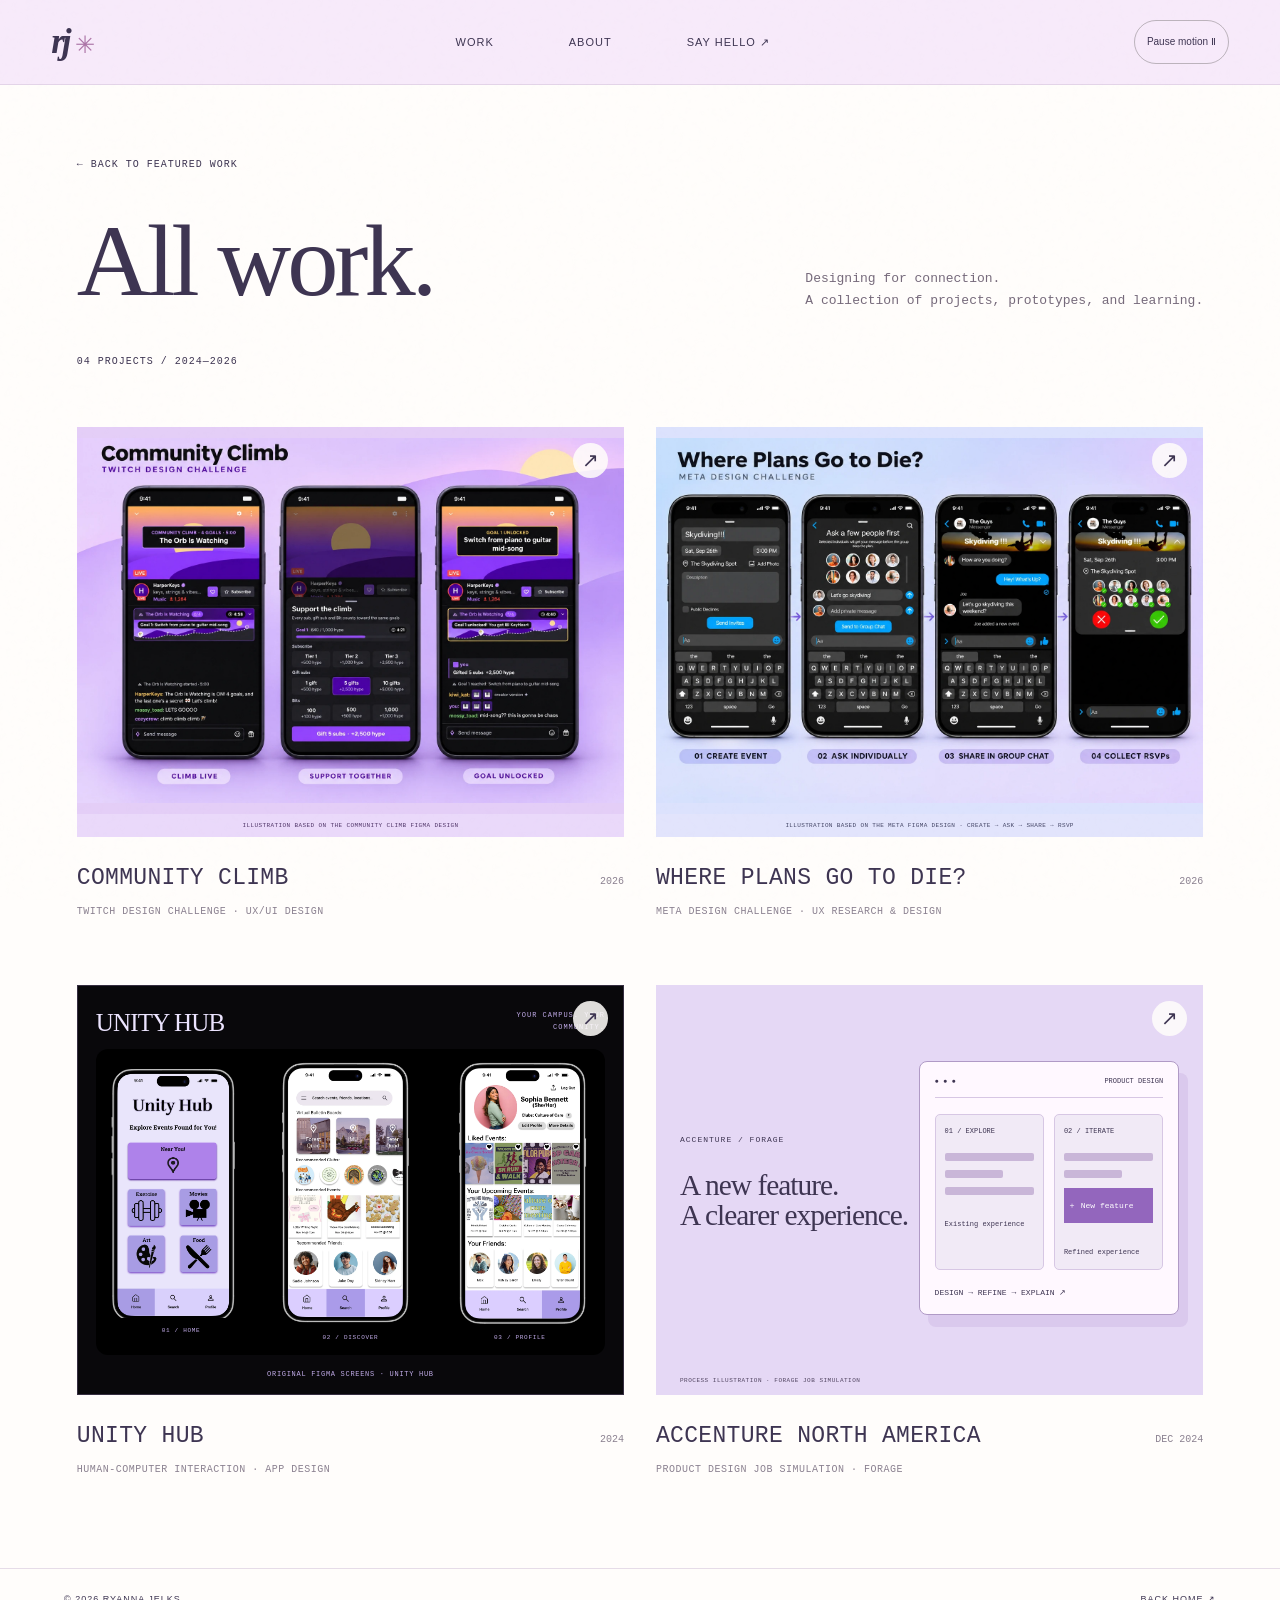
==== work.html @ 32afea33 "Render Meta role stars explicitly and refresh cached styles and scripts" ====
<!doctype html><html lang="en"><head><meta charset="utf-8"><meta name="viewport" content="width=device-width,initial-scale=1"><meta name="theme-color" content="#f7eafa"><meta name="description" content="Explore Ryanna Jelks’s UX/UI projects, design challenges, and product design learning."><title>All Work — Ryanna Jelks</title><link rel="stylesheet" href="style.css?v=visible-role-stars-v2"></head><body class="work-page"><a class="skip-link" href="#main">Skip to content</a><nav aria-label="Main navigation"><a href="index.html" class="brand">rj<span>✳</span></a><div><a href="work.html" aria-current="page">WORK</a><a href="index.html#about">ABOUT</a><a href="index.html#contact">SAY HELLO ↗</a></div><button id="motion" aria-pressed="false">Pause motion Ⅱ</button></nav><main id="main" tabindex="-1"><header class="work-heading"><a href="index.html#work">← BACK TO FEATURED WORK</a><div><h1>All work.</h1><p>Designing for connection.<br>A collection of projects, prototypes, and learning.</p></div><span>04 PROJECTS / 2024—2026</span></header><section class="work-grid" aria-label="All projects"><article class="work-card"><button type="button" class="work-card-open" data-project="twitch" aria-haspopup="dialog" aria-label="Open Community Climb project"><div class="work-card-preview"><figure class="folder-art project-visual twitch-showcase" aria-label="Community Climb illustration showing three phones: climb live, support together, and goal unlocked"><img src="images/twitch-community-climb.webp" alt="Three Twitch Community Climb phone mockups with purple sunset scenes, a shared goal progress card, a support sheet, and an unlocked streamer challenge" width="1536" height="1024" loading="lazy" decoding="async"><figcaption>ILLUSTRATION BASED ON THE COMMUNITY CLIMB FIGMA DESIGN</figcaption></figure><span class="work-card-arrow" aria-hidden="true">↗</span></div><div class="work-card-caption"><h2>Community Climb</h2><span>2026</span></div><p>TWITCH DESIGN CHALLENGE · UX/UI DESIGN</p></button></article><article class="work-card"><button type="button" class="work-card-open" data-project="meta" aria-haspopup="dialog" aria-label="Open Where Plans Go to Die? project"><div class="work-card-preview"><figure class="folder-art project-visual meta-showcase" aria-label="Meta event-planning illustration showing four phones: create event, ask individually, share in group chat, and collect RSVPs"><img src="images/meta-event-planning.webp" alt="Four dark-mode Messenger phones showing a skydiving event form, private invitations, the event shared in the group chat, and participant RSVP choices" width="1536" height="1024" loading="lazy" decoding="async"><figcaption>ILLUSTRATION BASED ON THE META FIGMA DESIGN · CREATE → ASK → SHARE → RSVP</figcaption></figure><span class="work-card-arrow" aria-hidden="true">↗</span></div><div class="work-card-caption"><h2>Where Plans Go to Die?</h2><span>2026</span></div><p>META DESIGN CHALLENGE · UX RESEARCH & DESIGN</p></button></article><article class="work-card"><button type="button" class="work-card-open" data-project="unity" aria-haspopup="dialog" aria-label="Open Unity Hub project"><div class="work-card-preview"><figure class="folder-art project-visual unity-showcase" aria-label="Original Unity Hub Figma screens showing event categories, campus discovery, and the profile"><div class="unity-showcase-heading"><span>UNITY HUB</span><small>YOUR CAMPUS. YOUR COMMUNITY.</small></div><div class="unity-screens"><div class="unity-shot"><img src="images/unity-hub-home.webp" width="1264" height="1918" alt="Unity Hub Home screen with Near You, Exercise, Movies, Art, and Food event categories" loading="lazy" decoding="async"><span>01 / HOME</span></div><div class="unity-shot"><img src="images/unity-hub-discover.webp" width="1220" height="1970" alt="Unity Hub Search screen with virtual campus bulletin boards and recommended clubs, events, and friends" loading="lazy" decoding="async"><span>02 / DISCOVER</span></div><div class="unity-shot"><img src="images/unity-hub-profile.webp" width="1130" height="1958" alt="Unity Hub sample profile showing liked events, upcoming events, and friends" loading="lazy" decoding="async"><span>03 / PROFILE</span></div></div><figcaption>ORIGINAL FIGMA SCREENS · UNITY HUB</figcaption></figure><span class="work-card-arrow" aria-hidden="true">↗</span></div><div class="work-card-caption"><h2>Unity Hub</h2><span>2024</span></div><p>HUMAN-COMPUTER INTERACTION · APP DESIGN</p></button></article><article class="work-card"><button type="button" class="work-card-open" data-project="accenture" aria-haspopup="dialog" aria-label="Open Accenture North America project"><div class="work-card-preview"><figure class="folder-art project-visual visual-accenture" aria-label="Concept illustration of adding a feature and iterating on product screens"><div class="visual-context"><span class="visual-kicker">ACCENTURE / FORAGE</span><h3>A new feature.<br>A clearer experience.</h3></div><div class="iteration-art" aria-hidden="true"><div class="iteration-toolbar"><span>● ● ●</span><span>PRODUCT DESIGN</span></div><div class="iteration-screens"><div class="iteration-before"><small>01 / EXPLORE</small><i></i><i></i><i></i><span>Existing experience</span></div><div class="iteration-after"><small>02 / ITERATE</small><i></i><i></i><b>＋ New feature</b><span>Refined experience</span></div></div><div class="iteration-rationale">DESIGN → REFINE → EXPLAIN ↗</div></div><figcaption>PROCESS ILLUSTRATION · FORAGE JOB SIMULATION</figcaption></figure><span class="work-card-arrow" aria-hidden="true">↗</span></div><div class="work-card-caption"><h2>Accenture North America</h2><span>DEC 2024</span></div><p>PRODUCT DESIGN JOB SIMULATION · FORAGE</p></button></article></section></main><footer><span>© 2026 RYANNA JELKS</span><a href="index.html">BACK HOME ↗</a></footer><dialog id="detail" aria-labelledby="project-title"><button id="close" aria-label="Close project">CLOSE ×</button><div id="detailcontent"></div></dialog><script src="app.js?v=visible-role-stars-v2"></script></body></html>
---- style.css ----
:root{--paper:#f3eee5;--ink:#393a33;--sage:#afbd9a;--clay:#cc8d72;--lilac:#b9a9cd;--butter:#dfc978}*{box-sizing:border-box}html{scroll-behavior:smooth;scroll-padding-top:85px}body{margin:0;background:var(--paper);color:var(--ink);font:15px/1.65 Arial,Helvetica,sans-serif}body:after{content:'';position:fixed;inset:0;pointer-events:none;opacity:.08;z-index:20;background-image:url("data:image/svg+xml,%3Csvg viewBox='0 0 180 180' xmlns='http://www.w3.org/2000/svg'%3E%3Cfilter id='n'%3E%3CfeTurbulence type='fractalNoise' baseFrequency='.75' numOctaves='3' stitchTiles='stitch'/%3E%3C/filter%3E%3Cpath fill='%23000' filter='url(%23n)' opacity='.3' d='M0 0h180v180H0z'/%3E%3C/svg%3E")}a{color:inherit;text-decoration:none}button{font:inherit;color:inherit;cursor:pointer}nav{height:85px;display:flex;align-items:center;justify-content:space-between;padding:0 4%;border-bottom:1px solid #393a3326;position:relative;z-index:10}nav .brand{font:italic bold 35px Georgia;letter-spacing:-3px}.brand span{font:24px Georgia;display:inline-block;margin-left:6px;color:#936c53}nav div{display:flex;gap:75px;font-size:11px;letter-spacing:1px}nav button{background:none;border:1px solid #393a3350;padding:7px 12px;border-radius:30px;font-size:10px}a:hover{text-decoration:underline;text-underline-offset:5px}.hero{height:calc(100svh - 85px);min-height:740px;max-height:1050px;position:relative;overflow:hidden}.topline,.hero-bottom,.sectionhead{display:flex;justify-content:space-between;font-size:10px;letter-spacing:1px}.topline{position:absolute;top:25px;left:4%;right:4%}.hero-title{position:absolute;left:5%;top:18%;z-index:2;pointer-events:none}h1,h2,h3,p{margin-top:0}h1{font-size:clamp(55px,6.6vw,100px);font-weight:400;line-height:.97;letter-spacing:-6px;margin-bottom:25px}em{font-family:Georgia,serif;font-weight:400;color:#8e644e}h1 em{white-space:nowrap}.hero-title p{font-size:14px;color:#747469}.stage{position:absolute;inset:0;perspective:1100px;touch-action:pan-y;cursor:grab}.stage.dragging{cursor:grabbing}.rig{position:absolute;left:68%;top:18%;width:0;height:0;transform-style:preserve-3d;will-change:transform}.ring{position:absolute;left:-37px;top:65px;width:74px;height:90px;border:9px solid #b7b6a8;border-radius:50%;box-shadow:inset 2px 2px 3px #fff,2px 3px 4px #5556;background:transparent;transform:translateZ(12px)}.clasp{position:absolute;left:-29px;top:-25px;width:58px;height:110px;border:10px solid #abae9f;border-radius:35px 35px 15px 15px;box-shadow:inset 2px 2px 3px #fff,3px 3px 4px #5555}.clasp:after{content:'';position:absolute;width:65px;height:30px;background:linear-gradient(100deg,#9da08f,#e3e3d8 45%,#929584);left:-14px;bottom:-9px;border-radius:7px;box-shadow:2px 2px 3px #5555}.charm-wrap{position:absolute;top:130px;left:-100px;transform-origin:100px 0;transform-style:preserve-3d}.c1{transform:translateZ(45px) rotate(-23deg);z-index:4}.c2{transform:translateZ(-20px) rotate(7deg);left:-74px;top:155px}.c3{transform:translateZ(-65px) rotate(32deg);left:-80px;top:140px}.cord{width:2px;height:80px;background:#82877a;margin-left:98px;box-shadow:2px 0 #e2e3d6}.charm{width:200px;height:310px;position:relative;border:0;background:none;padding:0;transform-style:preserve-3d;transition:filter .25s,translate .25s;outline-offset:10px;display:block}.charm:hover{translate:0 -14px;filter:brightness(1.06)}.face,.back{position:absolute;inset:0;border-radius:22px 22px 38px 38px;background:var(--color);box-shadow:inset 2px 2px 2px #ffffff80,inset -3px -3px 3px #0002,5px 7px 0 var(--edge),8px 12px 16px #29271d30;backface-visibility:hidden}.face{transform:translateZ(6px);padding:45px 17px 20px;text-align:left;overflow:hidden}.back{transform:rotateY(180deg) translateZ(6px)}.sage{--color:#b6c5a1;--edge:#869774}.lavender{--color:#c9bad7;--edge:#9d88b2}.clay{--color:#d89c82;--edge:#a86c55}.hole{width:13px;height:13px;position:absolute;left:94px;top:15px;border-radius:50%;background:#666e5b;box-shadow:inset 2px 3px 3px #0007,1px 1px 1px #fff9}.micro{font-size:7px;letter-spacing:1px;display:block;border-bottom:1px solid #393a3350;padding-bottom:10px}.charmtitle{font-size:50px;line-height:.94;letter-spacing:-3px;display:block;margin-top:20px;font-weight:500}.charmtitle i{font:italic 37px/.8 Georgia;letter-spacing:-2px}.flower{position:absolute;font-size:100px;right:10px;bottom:35px;color:#637c4c;line-height:1}.bottom{position:absolute;bottom:17px;font-size:7px;letter-spacing:1px}.doodle{font-size:90px;line-height:1;margin-left:65px}.flower-charm{position:absolute;top:195px;left:130px;transform:translateZ(-5px) rotate(15deg);text-align:center;color:#5c5035}.flower-charm:before{content:'';position:absolute;height:105px;width:2px;background:#959783;top:-90px;left:27px;transform:rotate(35deg);transform-origin:bottom}.flower-charm span{font-size:140px;color:#d5b75c;text-shadow:3px 5px #b59540,5px 8px 10px #6b593c30;line-height:1}.flower-charm small{position:absolute;white-space:nowrap;left:5px;top:61px;font-size:8px;transform:rotate(-15deg)}.shadow{position:absolute;width:350px;height:40px;border-radius:50%;background:#6c624a2a;filter:blur(18px);left:56%;bottom:12%;transform:rotate(-8deg)}.hero-bottom{position:absolute;bottom:28px;left:4%;right:4%;align-items:center;gap:20px;z-index:5}.hero-bottom .hint{color:#77776b;font-size:9px}.status{display:inline-block;background:#80936b;width:6px;height:6px;border-radius:50%;margin-right:8px}.section{padding:80px 5%}.sectionhead{border-top:1px solid #393a3350;padding-top:17px;margin-bottom:55px}h2{font-size:clamp(42px,5.6vw,76px);font-weight:400;line-height:1.04;letter-spacing:-3px}h3{font-weight:400;letter-spacing:-1px;line-height:1.2}.projects{display:grid;grid-template-columns:1fr 1fr;gap:35px;margin-top:55px}.project{border:0;background:none;text-align:left;padding:0;min-width:0}.projectart{height:380px;border-radius:3px;display:grid;place-items:center;position:relative;overflow:hidden;perspective:900px}.greenart{background:#d4dec7}.lilacart{background:#ddd1e3}.poster{background:#afc291;width:240px;height:290px;box-shadow:14px 20px 0 #80916d35;transform:rotate(-10deg);padding:20px;transition:transform .5s;border:1px solid #7e946760}.poster>span{font-size:8px;letter-spacing:2px}.poster strong{display:block;font-size:70px;line-height:.9;font-weight:400;letter-spacing:-4px;margin:35px 0 20px}.poster strong span{font-size:60px;float:right}.poster div{font-size:11px;border-top:1px solid #556747;padding-top:12px}.project:hover .poster{transform:rotate(-3deg) rotateY(12deg)}.projectart small{font-size:8px;letter-spacing:1px;position:absolute;bottom:12px;right:15px;color:#555d4e}.window{width:320px;background:#f3edf5;border:1px solid #b5a0c0;padding:18px;border-radius:10px;transform:rotate(8deg);box-shadow:15px 20px 0 #9e88b238;transition:transform .5s}.project:hover .window{transform:rotate(1deg) rotateY(-12deg)}.windowbar{font-size:9px;border-bottom:1px solid #baadc2;padding-bottom:10px}.windowbar span{float:right;font-size:7px}.window strong{font-size:40px;display:block;line-height:1;margin:30px 0;font-weight:400;letter-spacing:-2px}.window i{font-family:Georgia;font-weight:400}.blocks{display:flex;gap:8px}.blocks span{flex:1;background:#c9b5d7;padding:10px;font-size:10px}.projectname{display:flex;justify-content:space-between;align-items:center;margin-top:23px}.projectname h3{font-size:25px;margin:0}.projectname>span{font-size:25px}.project p{font-size:11px;color:#717367;margin-top:9px}.about{background:#e6e7dc}.aboutgrid{display:grid;grid-template-columns:1fr 1.3fr;gap:10%;align-items:center}.aboutart{height:450px;position:relative;background:#d3d8c2;border-radius:200px 200px 3px 3px;display:grid;place-items:center}.aboutflower{font-size:300px;color:#89976b;line-height:1;text-shadow:7px 9px #74865d;transform:rotate(-14deg)}.sticker{position:absolute;right:-20px;top:45px;background:#ddbd72;border-radius:50%;width:110px;height:110px;display:grid;place-content:center;font:italic 26px/1 Georgia;text-align:center;transform:rotate(12deg)}.signature{position:absolute;bottom:25px;font:italic 27px Georgia}.aboutgrid h2{font-size:54px}.aboutgrid p{font-size:14px;color:#666d5e}.aboutgrid .lead{font-size:18px;color:var(--ink)}.education{border-top:1px solid #393a3330;padding:18px 0 25px;font-size:11px}.education span{display:block;color:#6b715e}.textlink{font-size:10px;border-bottom:1px solid;padding-bottom:7px}.experience{display:grid;grid-template-columns:180px 1fr 1fr;gap:30px;border-top:1px solid #393a3330;padding:28px 0}.experience>span{font-size:10px}.experience h3{font-size:23px;margin:0}.experience p{font-size:13px;color:#6d7364;margin-bottom:0}.toolbox{display:grid;grid-template-columns:1fr 2fr;gap:40px;margin-top:60px}.toolbox h3{font-size:24px}.toolbox>div{display:flex;gap:8px;flex-wrap:wrap}.toolbox span{padding:6px 13px;border:1px solid #bfc5b2;border-radius:30px;font-size:11px}.contact{background:#cbb9cf}.contact em{color:#69506e}.contact h2{font-size:clamp(50px,8vw,110px);position:relative}.contact h2>span{position:absolute;right:5%;top:0;color:#8e7199;font-size:160px;line-height:1}.contactrow{display:grid;grid-template-columns:repeat(3,1fr);gap:30px;border-top:1px solid #54425955;padding-top:25px;margin-top:50px;font-size:13px}.contactrow small{display:block;font-size:11px;opacity:.7;margin-top:8px}footer{padding:23px 5%;display:flex;justify-content:space-between;font-size:9px;letter-spacing:1px}dialog{border:1px solid #827966;border-radius:8px;background:var(--paper);color:var(--ink);width:min(720px,92vw);padding:35px;max-height:85svh;box-shadow:0 30px 100px #26201644}dialog::backdrop{background:#302f2866;backdrop-filter:blur(7px)}#close{float:right;background:transparent;border:1px solid #827966;border-radius:20px;padding:6px 15px;font-size:10px}dialog h2{font-size:48px;clear:both;padding-top:30px}dialog .meta{font-size:11px;letter-spacing:1px}dialog p,dialog li{font-size:15px;color:#66705d}dialog .disclosure{font-size:11px;border-top:1px solid #aaa9;padding-top:18px}a:focus-visible,button:focus-visible{outline:3px solid #785a85;outline-offset:6px}body.paused .rig{will-change:auto}@media(min-width:1500px){.rig{left:65%}}@media(max-width:900px){nav div{gap:30px}.hero{min-height:850px;height:1000px;max-height:none}.hero-title{top:8%;left:6%}h1{font-size:70px;letter-spacing:-4px}.hero-title p{font-size:13px}.rig{left:49%;top:37%;scale:.8}.shadow{left:25%;bottom:13%}.hero-bottom .hint{display:none}.aboutgrid{gap:6%}.aboutgrid h2{font-size:42px}.experience{grid-template-columns:130px 1fr}.experience>p{grid-column:2}.projectart{height:320px}.poster{scale:.85}.window{scale:.85}.contact h2>span{font-size:110px}}@media(max-width:600px){nav{height:70px;padding-inline:5%}nav div{gap:18px;font-size:9px}nav button{font-size:0;padding:6px 9px}nav button:after{content:'Ⅱ';font-size:12px}.topline{font-size:8px;top:17px}.topline span:last-child{display:none}.hero{height:850px;min-height:850px}.hero-title{top:8%}h1{font-size:58px}.rig{left:45%;top:38%;scale:.72}.hero-bottom{font-size:8px;align-items:end}.hero-bottom>div{max-width:160px}.section{padding:55px 6%}.sectionhead{font-size:8px;gap:20px;margin-bottom:35px}.sectionhead span:last-child{text-align:right;max-width:130px}h2{font-size:44px;letter-spacing:-2px}.projects{grid-template-columns:1fr;gap:35px;margin-top:35px}.projectart{height:340px}.projectname h3{font-size:22px}.aboutgrid{grid-template-columns:1fr;gap:40px}.aboutart{height:340px;max-width:350px}.aboutflower{font-size:250px}.sticker{width:90px;height:90px;font-size:23px;right:0}.aboutgrid h2{font-size:43px}.experience{grid-template-columns:1fr;gap:10px}.experience>p{grid-column:auto}.experience h3{font-size:22px}.toolbox{grid-template-columns:1fr;gap:5px}.contact h2{font-size:52px}.contact h2>span{font-size:60px;right:0;top:-12px}.contactrow{grid-template-columns:1fr;gap:25px}footer{font-size:8px;gap:25px}dialog{padding:25px}dialog h2{font-size:36px}}@media(prefers-reduced-motion:reduce){html{scroll-behavior:auto}*{transition:none!important}}
/* Pastel studio and scroll-stacking project files */
:root{--paper:#f7eafa;--ink:#3e3552}body{background:#f7eafa}body:after{opacity:.025}nav{background:#f7eafa;border-color:#88779830}nav .brand span{color:#ac75a7}.hero{min-height:790px;background:radial-gradient(ellipse at 70% 35%,#e3e9ff 0,transparent 48%),radial-gradient(ellipse at 20% 80%,#ffe7e1 0,transparent 50%),#f7eafa}.hero-caption{position:absolute;left:5%;top:42%;z-index:2;pointer-events:none}.hero-caption h1{font-size:clamp(30px,3.5vw,52px);letter-spacing:-2px;line-height:1.06}.hero-caption em{color:#9a689c}.hero-caption p{font-size:12px;color:#7e6d86}.stage{inset:0;touch-action:pan-y}.stage canvas{display:block;width:100%;height:100%;touch-action:pan-y}.scene-label{position:absolute;right:4%;top:49%;font:10px monospace;letter-spacing:1px;pointer-events:none}.hero-bottom{font-family:monospace;font-size:10px}.status{background:#a887b9}.folder-intro{padding:100px 5% 70px;background:#fff1e8}.folder-intro>span{font:11px monospace;letter-spacing:1px}.folder-intro h2{margin:35px 0 20px}.folder-intro em{color:#a47189}.folder-intro p{font:11px monospace}.folder-stack{padding:0 2% 130px;background:linear-gradient(#fff1e8,#e9e5fa);position:relative}.folder{position:sticky;top:35px;border-radius:0 18px 22px 22px;min-height:calc(100svh - 105px);box-shadow:0 -8px 22px #5d476b18;padding:35px 30px 35px;background:var(--folder);margin-bottom:100px;isolation:isolate;scroll-margin-top:100px}.folder:before{content:'';position:absolute;top:-44px;height:45px;width:100%;left:0;background:var(--folder);z-index:-1;clip-path:polygon(0 100%,var(--start) 100%,var(--start) 12%,calc(var(--start) + 20px) 0,calc(var(--start) + 23%) 0,calc(var(--start) + 25%) 100%,100% 100%)}.folder-one{--folder:#d6e9fb;--start:0%;z-index:1}.folder-two{--folder:#f8dcdf;--start:32%;top:83px;z-index:2}.folder-three{--folder:#e1d8f4;--start:64%;top:131px;z-index:3;margin-bottom:0;min-height:calc(100svh - 160px)}.folder-tab{position:absolute;top:-35px;left:calc(var(--start) + 2%);width:20%;font:11px monospace;white-space:nowrap}.folder-tab span{float:right}.folder-header{display:grid;grid-template-columns:2fr 1fr;gap:30px;align-items:start;border-bottom:1px dashed #695b7870;padding-bottom:25px}.folder-header h2{font:400 clamp(36px,4vw,62px)/1.03 Georgia;letter-spacing:-2px;margin:0}.folder-header>div{font:11px/1.9 monospace;padding-top:5px}.folder-header small{display:block;background:#ffffff40;font-size:9px;margin-top:15px;padding:3px 7px}.folder-body{display:grid;grid-template-columns:1fr 2.4fr;gap:35px;padding-top:30px}.folder-description{font:12px/1.9 monospace}.folder-description p{margin-bottom:24px}.folder-open{background:none;border:0;border-bottom:1px solid #695b78;padding:10px 0;font:12px monospace}.folder-art{min-height:400px;position:relative;overflow:hidden;border-radius:4px}.unity-board{background:#a7c3eb;padding:35px}.board-title{font-size:57px;letter-spacing:-3px;line-height:1}.board-title span{display:inline-block;margin-left:15px;color:#eef6ff}.board-sub{font:38px/1.1 Georgia;letter-spacing:-1px;max-width:55%;margin-top:30px}.ui-phone{position:absolute;right:9%;top:38px;background:#f3f8ff;border:7px solid #59678b;width:185px;height:330px;border-radius:30px;padding:25px 14px;transform:rotate(9deg);box-shadow:15px 20px 25px #3b577b30}.ui-phone>small{font:7px monospace}.ui-phone h3{font-size:35px;margin-top:18px}.ui-phone>div{background:#dce9fb;font-size:10px;margin-bottom:12px;border-radius:8px;padding:12px 8px}.art-note{position:absolute;bottom:12px;left:18px;right:10px;font:8px monospace;letter-spacing:.5px}.product-board{background:#ecc4ca;padding:30px}.product-board>.board-sub{font-size:40px;margin-top:5px}.design-window{position:absolute;right:5%;top:100px;width:330px;background:#fff3ee;padding:20px;border:1px solid #ba8690;transform:rotate(-7deg);box-shadow:13px 17px #c19aa44a;border-radius:8px}.design-window header{font-size:9px;border-bottom:1px solid #baa2a5;padding-bottom:10px}.design-window header span{float:right;font:8px monospace}.design-window h3{font:42px/1 Georgia;margin:20px 0}.design-window>div{display:flex;gap:10px}.design-window>div span{background:#efd5d7;flex:1;padding:10px;font:10px monospace}.community-board{background:#c3b1e4;display:flex;align-items:center;justify-content:center;gap:25px;padding:30px}.community-flower{font-size:200px;color:#f7e7a4;line-height:1}.community-message{font:44px/1 Georgia;letter-spacing:-2px}.community-stamp{position:absolute;right:20px;top:25px;border:1px solid #655378;border-radius:50%;padding:15px 12px;transform:rotate(12deg);font:10px monospace}.about{background:#e5f0e8}.aboutart{background:#cee2d3}.aboutflower{color:#b3cdbb;text-shadow:7px 9px #8fab98}.sticker{background:#f6d6e1}.contact{background:#f7dfef}.contact em{color:#a16a98}.contact h2>span{color:#c8a6cf}.community{background:#fff4db}em{color:#a576a7}.fallback{position:absolute;left:50%;top:50%;font:32px Georgia}.stage:focus-within{outline:2px solid #9477a8}.key-controls{position:absolute;left:50%;bottom:10%;transform:translateX(-50%);display:flex;gap:10px;z-index:4}.key-controls button{font:9px monospace;border:1px solid #9b85ad55;background:#fffbffb0;border-radius:20px;padding:6px 12px}.key-controls button:hover{background:#fff}.hero .shadow{display:none}@media(max-width:900px){.hero{height:900px;min-height:900px}.hero-caption{top:8%}.hero-caption h1{font-size:46px}.scene-label{top:31%;font-size:9px}.folder-body{grid-template-columns:1fr 2fr;gap:20px}.folder-art{min-height:380px}.ui-phone{right:5%;width:155px;scale:.85;transform-origin:top right}.board-title{font-size:42px}.board-sub{font-size:30px}.design-window{width:260px;right:3%;top:130px}.community-board{flex-direction:column;gap:0}.community-flower{font-size:150px}.community-message{font-size:36px}.key-controls{bottom:9%}}@media(max-width:600px){.hero{height:830px;min-height:830px}.hero-caption{top:7%;left:6%}.hero-caption h1{font-size:39px}.hero-caption p{font-size:11px}.scene-label{top:31%;right:6%;font-size:8px}.hero-bottom{font-size:8px}.key-controls{bottom:10%;width:100%;justify-content:center}.key-controls button{font-size:8px;padding:6px 9px}.folder-intro{padding:65px 6% 95px}.folder-intro h2{font-size:42px}.folder-stack{padding:0 3% 65px}.folder{padding:20px 17px;top:10px;min-height:82svh;margin-bottom:85px}.folder-two{top:50px}.folder-three{top:90px;min-height:80svh;margin-bottom:0}.folder:before{height:40px;top:-39px;clip-path:polygon(0 100%,var(--start) 100%,var(--start) 12%,calc(var(--start) + 8px) 0,calc(var(--start) + 27%) 0,calc(var(--start) + 31%) 100%,100% 100%)}.folder-tab{top:-30px;left:calc(var(--start) + 2%);font-size:8px;width:25%}.folder-tab span{display:none}.folder-header{grid-template-columns:1fr;gap:14px;padding-bottom:16px}.folder-header h2{font-size:35px;letter-spacing:-1px}.folder-header>div{font-size:9px;line-height:1.4}.folder-header small{display:none}.folder-body{grid-template-columns:1fr;gap:18px;padding-top:18px}.folder-description{font-size:10px;line-height:1.6}.folder-description p{margin-bottom:12px}.folder-description p:nth-child(2){display:none}.folder-open{font-size:10px;padding:3px 0}.folder-art{min-height:290px}.unity-board{padding:20px}.board-title{font-size:36px}.board-sub{font-size:27px;max-width:48%}.ui-phone{top:20px;right:5%;scale:.7}.product-board{padding:20px}.product-board>.board-sub{font-size:29px;max-width:70%}.design-window{width:230px;top:87px;right:8%;padding:14px}.design-window h3{font-size:30px;margin:12px 0}.design-window>div span{padding:7px}.art-note{font-size:6px}.community-board{flex-direction:row;gap:20px}.community-flower{font-size:135px}.community-message{font-size:30px}.community-stamp{font-size:8px;padding:10px;top:10px;right:10px}}

/* Clear navigation and accessible layouts. */
[hidden]{display:none!important}
.skip-link{position:fixed;top:12px;left:12px;z-index:100;padding:12px 18px;background:var(--ink);color:white;transform:translateY(-160%)}
.skip-link:focus{transform:translateY(0)}
.hero-caption{pointer-events:auto;max-width:38%}
.hero-actions{display:flex;flex-wrap:wrap;gap:12px;margin-top:24px}
.hero-action{display:inline-flex;align-items:center;justify-content:center;min-height:44px;padding:10px 18px;border:1px solid #655378;border-radius:30px;background:#3e3552;color:#fff;font-size:12px}
.hero-action.secondary{background:#ffffff90;color:#3e3552}
.hero-caption p{color:#63566e}
nav button{min-width:44px;min-height:44px}
.folder-open,.key-controls button{min-height:44px}
.fallback{left:50%;top:55%;transform:translateX(-50%);width:max-content;max-width:90%;text-align:center}
html:has(body.paused){scroll-behavior:auto}
@media(max-width:900px){.hero-caption{max-width:88%}}
@media(max-width:600px){
nav button{font-size:10px;max-width:100px}
nav button:after{content:none}
nav div{gap:12px}
.hero-caption h1{font-size:36px}
.hero-actions{gap:8px;margin-top:16px}
.hero-action{font-size:11px;padding:9px 13px}
.scene-label{top:36%}
.folder{position:relative;top:auto!important;min-height:0}
.folder-description p:nth-child(2){display:block}
.folder-art{margin-top:8px}
}
@media(prefers-reduced-motion:reduce){.folder{position:relative;top:auto!important}}
@media print{
nav,.stage,.scene-label,.hero-bottom,.key-controls,.folder-art,.aboutart,.contact h2>span,dialog,body:after,.skip-link{display:none!important}
body{background:white;color:black}
.hero{height:auto;min-height:0;background:white;padding:35px 5%}
.topline,.hero-caption{position:static;max-width:none}
.hero-caption{margin-top:20px}
.folder{position:static;min-height:0;margin:35px 0;break-inside:avoid}
.folder-stack,.folder-intro,.section{background:white;padding:25px 5%}
.folder:before{display:none}
.folder-tab{position:static}
.folder-body,.aboutgrid{display:block}
.hero-actions{display:none}
}

/* Swipeable technical toolkit. */
.skills-carousel{margin-top:70px;min-width:0}
.skills-heading{display:flex;justify-content:space-between;align-items:end;gap:24px;margin-bottom:24px}
.skills-eyebrow{font:10px monospace;letter-spacing:1px}
.skills-heading h3{font:400 clamp(30px,4vw,48px)/1.1 Georgia;letter-spacing:-1.5px;margin:14px 0 10px}
.skills-heading p{font:12px/1.6 monospace;margin:0;color:#63566e}
.skills-arrows{display:flex;gap:10px;flex-shrink:0}
.skills-arrows button{width:48px;height:48px;border:1px solid #887798;border-radius:50%;background:#fff9ef;color:var(--ink);font-size:23px;cursor:pointer;transition:background .2s,transform .2s}
.skills-arrows button:hover{background:#e1d8f4;transform:translateY(-2px)}
.skills-track{display:flex;gap:20px;overflow-x:auto;scroll-snap-type:x mandatory;position:relative;border-radius:18px;scrollbar-width:thin;scrollbar-color:#a887b9 transparent;overscroll-behavior-x:contain}
.skill-slide{flex:0 0 100%;min-width:0;box-sizing:border-box;scroll-snap-align:start;padding:35px clamp(22px,4vw,50px);border:1px solid #88779840;border-radius:18px;background:#d6e9fb}
.skill-slide-2{background:#f8dcdf}.skill-slide-3{background:#e1d8f4}
.skill-number{font:10px monospace;letter-spacing:1px}
.skill-slide h4{font:400 clamp(28px,4vw,44px)/1.1 Georgia;letter-spacing:-1px;margin:20px 0 24px}
.skill-slide ul{display:flex;flex-wrap:wrap;gap:12px;list-style:none;padding:0;margin:0}
.skill-slide li{font:13px/1.5 monospace;padding:12px 20px;background:#ffffff85;border:1px solid #88779850;border-radius:30px}
.skills-footer{display:flex;justify-content:space-between;align-items:center;gap:20px;margin-top:16px}
.skills-dots{display:flex;gap:3px}
.skills-dots button{display:grid;place-items:center;width:44px;height:44px;background:transparent;border:0;cursor:pointer}
.skills-dots span{width:9px;height:9px;background:#c0b0cc;border-radius:50%;transition:width .2s,background .2s}
.skills-dots [aria-current="true"] span{width:26px;border-radius:10px;background:#695078}
.skills-status{font:10px/1.6 monospace;text-align:right;margin:0}
.skills-track:focus-visible{outline:3px solid #785a85;outline-offset:5px}
@media(max-width:600px){.skills-carousel{margin-top:45px}.skills-heading{align-items:center;gap:12px}.skills-heading h3{font-size:30px}.skills-heading p{font-size:10px}.skills-arrows{gap:6px}.skills-arrows button{width:44px;height:44px}.skill-slide{padding:25px 22px}.skill-slide ul{gap:8px}.skill-slide li{font-size:11px;padding:10px 14px}.skills-status{font-size:9px}.skills-footer{gap:8px}}
@media print{.skills-track{display:block;overflow:visible}.skill-slide{break-inside:avoid;margin-bottom:15px}.skills-arrows,.skills-footer{display:none!important}}

/* Project-specific interface illustrations. */
.project-visual{box-sizing:border-box;margin:0;min-height:510px;padding:32px 26px 48px;display:grid;grid-template-columns:minmax(0,.8fr) minmax(0,1.2fr);align-items:center;gap:20px;isolation:isolate}
.visual-twitch{background:#e3d6ff}.visual-meta{background:#dce8ff}.visual-unity{background:#eedfdc}
.visual-context{align-self:center;min-width:0}
.visual-kicker{font:9px/1.7 monospace;letter-spacing:1px}
.visual-context h3{font:400 clamp(23px,2.6vw,38px)/1.05 Georgia;letter-spacing:-1.2px;margin:20px 0}
.visual-context ul{padding:0;list-style:none;margin:0}
.visual-context li{font:10px/1.6 monospace;border-top:1px solid #65537835;padding:10px 0}
.project-visual figcaption{position:absolute;bottom:14px;left:22px;right:22px;font:8px/1.6 monospace;letter-spacing:.5px;color:#514460}
.concept-screen{width:100%;max-width:310px;justify-self:center;box-sizing:border-box;border:5px solid #302936;border-radius:25px;overflow:hidden;box-shadow:10px 15px 0 #49385517,0 18px 35px #352d3b20;font-family:Arial,sans-serif;text-align:left;min-width:0}
.concept-screen *{box-sizing:border-box}
.concept-screen b,.concept-screen strong{font-weight:600;letter-spacing:0}
.concept-screen .screen-label{font:8px/1.5 monospace;letter-spacing:1px}
.twitch-screen{background:#18151f;color:#f6f2ff}
.screen-top{display:flex;align-items:center;justify-content:space-between;gap:7px;padding:14px 12px;font-size:10px}
.live-pill{background:#ed3b53;border-radius:4px;padding:4px 5px;font:8px monospace}
.stream-preview{height:125px;background:linear-gradient(140deg,#351b6b,#7e40c0 60%,#d478dc);position:relative;overflow:hidden}
.stream-hill{position:absolute;width:180px;height:180px;transform:rotate(45deg);border-radius:16px}
.hill-back{background:#9b71dc;bottom:-115px;right:0}.hill-front{background:#603c9d;bottom:-135px;left:5px}
.stream-caption{position:absolute;left:15px;top:18px;font-size:20px;line-height:1.15;font-weight:600}
.stream-overlay{position:absolute;bottom:10px;right:12px;font:7px monospace}
.twitch-panel{padding:15px 13px}.panel-label{display:flex;justify-content:space-between;font:8px monospace;letter-spacing:1px;color:#c4a4ff}
.twitch-panel>strong{display:block;font-size:17px;margin:10px 0}
.climb-progress{height:7px;background:#453258;border-radius:9px;overflow:hidden;margin:0 0 15px}.climb-progress>span{display:block;width:72%;height:100%;background:linear-gradient(90deg,#9146ff,#d3b4ff)}
.challenge-box{background:#30223f;padding:12px;border:1px solid #9e6ee8;border-radius:10px}.challenge-box .screen-label{color:#d2b2ff}
.challenge-box b{display:block;font-size:12px;margin:8px 0 11px}
.screen-choice{display:block;background:#a970ff;border-radius:6px;text-align:center;padding:8px 4px;font-size:10px;color:#170d22}
.screen-mini-row{display:grid;grid-template-columns:1fr 1fr;gap:8px;margin-top:10px}.screen-mini-row>div{background:#27212f;padding:10px;border-radius:8px}
.screen-mini-row>div>span{color:#cba7ff;font-size:18px}.screen-mini-row b,.screen-mini-row small{display:block}.screen-mini-row b{font-size:10px;margin:6px 0}.screen-mini-row small{font-size:8px;line-height:1.5;color:#d1c7dd}
.meta-screen{background:#f6f8fc;color:#293448}
.messenger-header{padding:14px 10px;display:flex;align-items:center;gap:8px;border-bottom:1px solid #d9e1ed}
.back-mark{font-size:24px;color:#3069ec}.group-avatar{border-radius:50%;background:#d7ccff;padding:6px 9px;color:#6350ac}
.messenger-header>div{flex:1}.messenger-header b{font-size:11px;display:block}.messenger-header small{font-size:8px;color:#68768c}
.chat-body{padding:14px 12px}.chat-time{display:block;text-align:center;font:7px monospace;color:#6b778c;margin:0 0 15px}
.chat-bubble{width:88%;padding:9px 12px;background:#e5eaf2;border-radius:12px 12px 12px 3px;font-size:10px;line-height:1.5;margin-bottom:9px}
.chat-bubble.outgoing{margin-left:auto;background:#5365dd;color:#fff;border-radius:12px 12px 3px 12px}
.event-preview{background:#fff;border:1px solid #d5deef;border-radius:12px;overflow:hidden;margin-top:14px}
.event-color{height:52px;background:linear-gradient(120deg,#5365dd,#a395ef);padding:10px 13px;display:flex;align-items:center;justify-content:space-between;color:white}
.event-color>span{font-size:29px}.event-color small{font:8px monospace;letter-spacing:1px}
.event-copy{padding:12px}.event-copy>.screen-label{color:#6977a1}.event-copy>strong{display:block;font-size:20px;margin:5px 0}.event-copy p{font:10px/1.5 Arial,sans-serif;margin:8px 0;color:#69748b}
.event-detail{font-size:9px;padding:5px 0}.rsvp-label{font:7px monospace;display:block;margin:13px 0 7px;color:#69748b}
.rsvp-choices{display:flex;gap:5px;font-size:8px}.rsvp-choices>span{flex:1;border:1px solid #d5deef;border-radius:6px;padding:7px 2px;text-align:center}.rsvp-choices .selected{background:#e3e9ff;color:#304fc0;border-color:#aabcf4}
.message-compose{display:flex;justify-content:space-between;align-items:center;background:#e8edf4;border-radius:18px;font-size:9px;color:#69748b;padding:9px 12px;margin-top:15px}.message-compose b{background:#5365dd;border-radius:50%;color:#fff;padding:3px 6px}
.unity-screen{background:#fffaf4;color:#3d3433}
.unity-top{display:flex;justify-content:space-between;align-items:center;padding:12px 14px;border-bottom:1px solid #dbcac4;font:7px monospace;gap:8px}
.unity-monogram{font:600 24px Georgia;color:#8d2536}.unity-monogram>span{font-size:15px}.profile-dot{color:#aa675f}
.unity-content{padding:17px 15px}.unity-content>.screen-label{color:#8d2536;font-size:7px}
.unity-content h4{font:400 29px/1.05 Georgia;letter-spacing:-1px;margin:9px 0 17px}
.campus-search{background:#f0e9e1;border-radius:9px;padding:11px 9px;font-size:8px;color:#756760;margin-bottom:15px}
.unity-feature{background:#8d2536;color:#fff4e7;padding:16px;border-radius:11px;overflow:hidden}
.people-art{display:flex;gap:0;margin-bottom:12px}.people-art>span{display:grid;place-items:center;width:29px;height:29px;border-radius:50%;border:2px solid #8d2536;background:#efcba4;color:#784337;margin-right:-4px}.people-art>span:nth-child(2){background:#ccd9c3;color:#4d6e63}.people-art>span:nth-child(3){background:#e0c9e5;color:#886491}
.unity-feature>small{font:6px/1.6 monospace;letter-spacing:.5px;display:block}.unity-feature>strong{font:400 23px/1.1 Georgia;display:block;margin-top:7px}
.campus-section{display:flex;justify-content:space-between;font-size:11px;margin:18px 0 10px}
.campus-grid{display:grid;grid-template-columns:1fr 1fr;gap:9px}.campus-grid>div{border-radius:9px;background:#e5ebdf;padding:11px}.campus-grid>div:nth-child(2){background:#efdfd4}.campus-grid>div>span{font-size:20px;color:#6b7863}.campus-grid b{display:block;font-size:9px;line-height:1.4;margin-top:6px}
.unity-nav{display:flex;justify-content:space-around;padding:9px;border-top:1px solid #e3d7cc;color:#8c817a}.unity-nav>span{font-size:15px;text-align:center}.unity-nav small{display:block;font-size:7px;margin-top:3px}.unity-nav .active{color:#8d2536}
@media(max-width:1050px){.project-visual{grid-template-columns:1fr;padding:23px 22px 45px;gap:18px}.visual-context h3{font-size:28px;margin:9px 0}.visual-context h3 br{display:none}.visual-context ul{display:none}.concept-screen{max-width:280px}}
@media(max-width:600px){.project-visual{min-height:0;padding:24px 20px 44px;gap:18px}.visual-context h3{font-size:28px}.visual-kicker{font-size:8px}.concept-screen{max-width:285px}.project-visual figcaption{font-size:7px;left:20px;right:20px;bottom:12px}}

/* Keyboard focus for the interactive keychain. */
#keychain:focus-visible{outline:3px solid #9477a8;outline-offset:-6px}

/* Full-width, angled folder tabs inspired by the supplied layout. */
.folder-intro{padding-bottom:55px}
.folder-stack{padding:0 0 70px;background:#e9e5fa;isolation:isolate}
.folder-tabs{position:sticky;top:0;z-index:5;display:grid;grid-template-columns:repeat(4,minmax(0,1fr));background:#3e3552;isolation:isolate}
.folder-nav{position:relative;display:flex;align-items:center;justify-content:space-between;gap:8px;min-width:0;min-height:68px;border:0;border-radius:12px 0 0 0;padding:17px clamp(14px,2.4vw,36px) 17px clamp(14px,2.4vw,36px);padding-right:38px;clip-path:polygon(0 0,calc(100% - 28px) 0,100% 100%,0 100%);background:#ebe4f0;color:#3e3552;font:clamp(9px,1.05vw,14px)/1.4 monospace;letter-spacing:.4px;text-align:left;margin-right:-1px;transition:background .2s}
.folder-nav span{font-size:18px}.folder-nav-1[aria-pressed="true"]{background:#d6e9fb}.folder-nav-2[aria-pressed="true"]{background:#f8dcdf}.folder-nav-3[aria-pressed="true"]{background:#e1d8f4}
.folder-nav[aria-pressed="true"]{font-weight:bold}
.folder-nav:hover{background:#fff4db}
.folder-nav:focus-visible{outline:0;background:#fff4db;box-shadow:inset 0 0 0 3px #785a85}
.folder-nav-all{background:#30283f;color:#fff6ff;clip-path:polygon(0 0,calc(100% - 28px) 0,100% 100%,0 100%)}.folder-nav-all:hover,.folder-nav-all:focus-visible{background:#655378}.folder-nav-all[aria-pressed="true"]{background:#655378}
.folder-stack>.folder{position:relative;top:auto!important;min-height:0;isolation:auto;border-radius:0;box-shadow:none;margin:0;padding:40px 4% 55px;scroll-margin-top:80px}
.folder-stack>.folder:before{display:none}
.folder-stack>.folder .folder-header{grid-template-columns:1.4fr 1fr;padding-bottom:28px}
.folder-stack>.folder .folder-body{grid-template-columns:minmax(220px,.8fr) minmax(0,1.6fr);gap:clamp(25px,4vw,65px);padding-top:30px}
.folder-stack>.folder .folder-description{font-size:12px;max-width:360px}
.folder-stack>.folder .folder-art{border-radius:4px;min-width:0}
.folder-stack[data-active-folder="all"]>.folder+.folder{border-top:1px solid #695b7840}
@media(max-width:900px){.folder-nav{padding-left:16px;padding-right:26px;font-size:10px;clip-path:polygon(0 0,calc(100% - 18px) 0,100% 100%,0 100%)}.folder-nav span{display:none}.folder-stack>.folder .folder-body{grid-template-columns:minmax(170px,.8fr) minmax(0,1.4fr);gap:25px}}
@media(max-width:600px){.folder-intro{padding-bottom:35px}.folder-tabs{grid-template-columns:repeat(4,minmax(0,1fr))}.folder-nav{min-height:62px;padding:12px 16px 12px 10px;font-size:8px;letter-spacing:0;clip-path:polygon(0 0,calc(100% - 12px) 0,100% 100%,0 100%);border-radius:8px 0 0 0;overflow-wrap:normal}.folder-stack>.folder{padding:25px 6% 35px}.folder-stack>.folder .folder-header{grid-template-columns:1fr;gap:15px}.folder-stack>.folder .folder-body{grid-template-columns:1fr;gap:22px;padding-top:20px}.folder-stack>.folder .folder-description{max-width:none;font-size:11px}.folder-stack{padding-bottom:35px}}
@media print{.folder-tabs{display:none}.folder-stack>.folder[hidden]{display:block!important}.folder-stack>.folder{break-inside:avoid;padding:25px 5%}}

/* Keep every project in the scrolling featured-work collection. */
.folder-stack>.folder+.folder{border-top:1px solid #695b7840}
.folder-stack>.folder{scroll-margin-top:78px}
@media(max-width:600px){.folder-stack>.folder{scroll-margin-top:72px}}

/* Featured projects slide over one another beneath the folder tabs. */
.folder-stack{padding-bottom:15vh}
.folder-stack>.folder{position:sticky;top:var(--folder-stick,68px)!important;min-height:calc(100svh - 68px);margin:0 0 12vh;box-shadow:0 -12px 28px #3e35521a}
.folder-stack>.folder:last-child{margin-bottom:0}
.folder-stack>.folder-one{z-index:1}.folder-stack>.folder-two{z-index:2}.folder-stack>.folder-three{z-index:3}
.folder-tabs{z-index:8}
a.folder-nav{white-space:normal;text-decoration:none}
@media(prefers-reduced-motion:reduce){.folder-stack>.folder{position:relative;top:auto!important}}
@media print{.folder-stack>.folder{position:static!important;min-height:0;margin:0;box-shadow:none}}
/* Image-led, two-column project index. */
.work-page{background:#fffdfb}
.work-heading{padding:65px 6% 55px}
.work-heading>a,.work-heading>span{font:10px/1.6 monospace;letter-spacing:1px}
.work-heading>div{display:flex;align-items:end;justify-content:space-between;gap:30px;margin:35px 0}
.work-heading h1{font:400 clamp(56px,8vw,110px)/1 Georgia;letter-spacing:-4px;margin:0}
.work-heading p{font:13px/1.7 monospace;margin:0;color:#766a7b}
.work-grid{display:grid;grid-template-columns:repeat(2,minmax(0,1fr));gap:65px 32px;padding:0 6% 90px}
.work-card{min-width:0}
.work-card-open{display:block;width:100%;padding:0;border:0;background:transparent;text-align:left}
.work-card-preview{position:relative;aspect-ratio:4/3;overflow:hidden;background:#ece4f2}
.work-card-preview .project-visual{height:100%;min-height:0;margin:0;padding:28px 24px 32px;display:flex;justify-content:space-between;gap:10px;border-radius:0;transition:filter .2s}
.work-card-preview .visual-context{flex:1;min-width:0}
.work-card-preview .visual-context h3{font-size:clamp(21px,2.3vw,34px);letter-spacing:-1px}
.work-card-preview .visual-context ul{display:none}
.work-card-preview .visual-kicker{font-size:8px}
.work-card-preview .concept-screen{flex:0 0 235px;width:235px;max-width:none;transform:scale(.76);transform-origin:center;margin:-65px -26px}
.work-card-preview figcaption{font-size:6px;bottom:10px;left:24px;right:24px}
.work-card-arrow{position:absolute;top:16px;right:16px;display:grid;place-items:center;width:35px;height:35px;background:#fffdfbdd;border-radius:50%;font-size:20px;transition:transform .2s}
.work-card-open:hover .work-card-arrow{transform:translate(2px,-2px)}
.work-card-open:hover .project-visual{filter:brightness(1.035)}
.work-card-caption{display:flex;align-items:baseline;justify-content:space-between;gap:16px;margin-top:24px}
.work-card-caption h2{font:400 clamp(17px,1.8vw,25px)/1.5 monospace;letter-spacing:.3px;text-transform:uppercase;margin:0}
.work-card-caption>span{font:10px monospace;white-space:nowrap;color:#8b8190}
.work-card-open>p{font:10px/1.7 monospace;color:#8b8190;letter-spacing:.5px;margin:7px 0 0}
.work-page footer{border-top:1px solid #e6dce8}
.visual-accenture{background:#e5d8f5}
.iteration-art{flex:1;min-width:0;max-width:350px;background:#fff8ff;border:1px solid #b09ac6;border-radius:8px;padding:15px;box-shadow:9px 12px 0 #9970b826}
.iteration-toolbar{display:flex;justify-content:space-between;gap:8px;font:7px monospace;border-bottom:1px solid #d7c7e4;padding-bottom:12px}
.iteration-screens{display:grid;grid-template-columns:1fr 1fr;gap:10px;margin-top:16px}
.iteration-screens>div{background:#f1eaf6;border:1px solid #d7c7e4;padding:12px 9px;border-radius:5px;min-height:155px}
.iteration-screens small{font:7px monospace;display:block;margin-bottom:18px}
.iteration-screens i{display:block;height:8px;background:#c9b6d8;margin:9px 0;border-radius:2px}
.iteration-screens i:nth-of-type(2){width:65%}
.iteration-screens b{display:block;font:8px monospace;padding:12px 4px;background:#9366bd;color:#fff;margin:10px 0}
.iteration-screens span{font:7px/1.5 monospace;display:block;margin-top:24px}
.iteration-rationale{font:8px/1.5 monospace;margin-top:17px}
@media(min-width:1500px){.work-card-preview .concept-screen{transform:scale(.95);margin:-15px 0}}
@media(max-width:1000px){.work-card-preview .visual-context{display:none}.work-card-preview .project-visual{justify-content:center}.work-card-preview .concept-screen{transform:scale(.7);margin:-80px 0}.work-card-preview .iteration-art{max-width:290px}}
@media(max-width:600px){.folder-stack>.folder{min-height:calc(100svh - 62px);margin-bottom:12vh}.work-heading{padding:40px 6%}.work-heading>div{display:block;margin:25px 0}.work-heading h1{font-size:64px}.work-heading p{margin-top:22px;font-size:11px}.work-grid{grid-template-columns:1fr;gap:40px;padding-bottom:55px}.work-card-preview .concept-screen{transform:scale(.72)}.work-card-caption{margin-top:18px}.work-card-caption h2{font-size:19px}.work-card-open>p{font-size:9px}}
@media print{.work-grid{display:block}.work-card{break-inside:avoid;margin-bottom:25px}.work-card-preview{max-width:500px}}

/* Personal portrait in the about section. */
.about-portrait{overflow:hidden;border-radius:200px 200px 12px 12px;background:#e0dfdd}
.about-portrait img{display:block;width:100%;height:100%;object-fit:cover;object-position:60% center}

/* Restore the people-first sticker without clipping it to the portrait. */
.about-portrait{overflow:visible;background:transparent}
.about-portrait img{border-radius:inherit}
.about-portrait .sticker{z-index:1}

/* Consistent editorial hierarchy for the featured folders. */
.folder-stack>.folder{padding:34px clamp(24px,5vw,76px) 42px}
.folder-stack>.folder .folder-header{display:flex;justify-content:space-between;align-items:flex-end;gap:30px;padding-bottom:24px;border-bottom:1px solid #695b7838}
.folder-stack>.folder .folder-heading{font:inherit;padding:0;min-width:0}
.folder-category{font:10px/1.5 monospace;letter-spacing:1.2px;color:#65576f;margin:0 0 12px}
.folder-stack>.folder .folder-header h2{font:400 clamp(32px,3.6vw,52px)/1.08 Georgia;letter-spacing:-1.5px;max-width:24ch;margin:0}
.folder-date{font:10px/1.5 monospace;letter-spacing:.4px;white-space:nowrap;color:#65576f;padding-bottom:3px}
.folder-stack>.folder .folder-body{grid-template-columns:minmax(0,1fr) minmax(0,1.2fr);gap:clamp(32px,6vw,90px);align-items:center;padding-top:28px}
.folder-stack>.folder .folder-description{max-width:460px;font:14px/1.75 Arial,sans-serif}
.folder-facts{margin:0 0 24px;display:grid;gap:14px}
.folder-facts>div{min-width:0}
.folder-facts dt{font:9px/1.5 monospace;letter-spacing:1px;color:#6b5d77;margin-bottom:4px}
.folder-facts dd{margin:0;font-size:13px;line-height:1.5;color:#44374f}
.folder-stack>.folder .folder-description .folder-summary{font-size:15px;line-height:1.75;margin:0 0 18px}
.folder-highlights{padding-left:18px;margin:0 0 24px;color:#584963;font-size:13px;line-height:1.7}
.folder-highlights li{padding-left:3px;margin-bottom:7px}
.folder-stack>.folder .folder-open{display:inline-flex;align-items:center;justify-content:space-between;gap:28px;padding:12px 19px;min-height:46px;border:1px solid #776287;border-radius:6px;background:#ffffff70;font:11px monospace;letter-spacing:.5px;transition:background .2s}
.folder-stack>.folder .folder-open:hover{background:#fff}
.folder-stack>.folder .project-visual{display:flex;align-items:center;justify-content:center;gap:0;padding:26px 24px 36px;min-height:0;height:480px;border-radius:12px}
.folder-stack>.folder .project-visual .visual-context{display:none}
.folder-stack>.folder .concept-screen{flex:0 0 280px;max-width:280px;transform:scale(.86);margin:-35px 0}
.folder-stack>.folder .project-visual figcaption{text-align:center;font:7px/1.6 monospace;letter-spacing:.35px;bottom:12px}
@media(max-width:900px){.folder-stack>.folder .folder-body{grid-template-columns:minmax(0,1fr) minmax(0,1fr);gap:28px}.folder-stack>.folder .project-visual{height:465px;padding-inline:14px}.folder-stack>.folder .concept-screen{flex-basis:255px;max-width:255px;transform:scale(.82)}.folder-stack>.folder .folder-header h2{font-size:36px}}
@media(max-width:650px){.folder-stack>.folder{padding:26px 6% 32px}.folder-stack>.folder .folder-header{align-items:start;flex-direction:column;gap:12px;padding-bottom:20px}.folder-stack>.folder .folder-header h2{font-size:34px}.folder-category{font-size:9px;margin-bottom:9px}.folder-date{font-size:9px}.folder-stack>.folder .folder-body{grid-template-columns:1fr;gap:25px;padding-top:23px}.folder-stack>.folder .folder-description{max-width:none}.folder-stack>.folder .folder-description .folder-summary{font-size:14px}.folder-facts{gap:14px;margin-bottom:20px}.folder-highlights{font-size:13px}.folder-stack>.folder .project-visual{height:450px}.folder-stack>.folder .concept-screen{flex-basis:280px;max-width:280px;transform:scale(.82)}}
@media print{.folder-facts{display:block}.folder-facts>div{margin-bottom:12px}}

/* Keep the complete phone preview inside its illustration frame. */
.folder-stack>.folder .concept-screen{zoom:.72;transform:none;margin:0;flex-basis:280px;max-width:280px}
@media(max-width:900px){.folder-stack>.folder .concept-screen{zoom:.68;transform:none;margin:0;flex-basis:280px;max-width:280px}}
@media(max-width:650px){.folder-stack>.folder .concept-screen{zoom:.68;transform:none;margin:0}}

/* Authentic Unity Hub screens, presented together rather than reconstructed. */
.folder-stack>.folder .project-visual.unity-showcase,.work-card-preview .project-visual.unity-showcase{display:grid;grid-template-columns:minmax(0,1fr);grid-template-rows:auto minmax(0,1fr) auto;align-items:stretch;justify-content:normal;gap:18px;padding:24px 18px 18px;background:#09080b;border:1px solid #b99de040;border-radius:12px;color:#f1e8ff}
.unity-showcase-heading{display:flex;justify-content:space-between;align-items:center;gap:15px}
.unity-showcase-heading>span{font:400 28px/1 Georgia;letter-spacing:-.8px;color:#ece4ff}
.unity-showcase-heading>small{font:7px/1.7 monospace;letter-spacing:1px;text-align:right;max-width:130px;color:#c1abe8}
.unity-screens{display:flex;align-items:center;justify-content:center;gap:9px;min-width:0;min-height:0;background:#000;border-radius:12px;padding:14px 6px}
.unity-shot{display:flex;flex-direction:column;align-items:center;justify-content:center;gap:12px;flex:1;min-width:0;min-height:0;max-height:100%;align-self:stretch}
.unity-shot img{display:block;width:100%;height:auto;max-height:calc(100% - 28px);object-fit:contain}
.unity-shot>span{font:7px/1.5 monospace;letter-spacing:.7px;white-space:nowrap;color:#c1abe8}
.folder-stack>.folder .project-visual.unity-showcase figcaption,.work-card-preview .project-visual.unity-showcase figcaption{position:static;align-self:end;text-align:center;color:#c1abe8;font:7px/1.6 monospace;letter-spacing:.7px;margin:0}
.work-card-preview .project-visual.unity-showcase{height:100%;border-radius:0;gap:14px;padding:24px 18px 14px}
.work-card-preview .unity-showcase-heading>span{font-size:25px}
.work-card-preview .unity-screens{padding:8px 3px;gap:5px}
.work-card-preview .unity-shot{gap:8px}.work-card-preview .unity-shot>span{font-size:6px}
@media(max-width:900px){.folder-stack>.folder .project-visual.unity-showcase{padding:23px 12px 16px;gap:16px}.unity-showcase-heading{flex-direction:column;align-items:flex-start;gap:7px}.unity-showcase-heading>small{max-width:none;text-align:left;font-size:6px}.unity-showcase-heading>span{font-size:25px}.unity-screens{gap:4px;padding:10px 2px}.unity-shot>span{font-size:6px;letter-spacing:0}}
@media(max-width:650px){.folder-stack>.folder .project-visual.unity-showcase{height:380px;gap:15px}.unity-showcase-heading{flex-direction:row;align-items:center}.unity-showcase-heading>small{max-width:130px;text-align:right}.unity-shot{gap:8px}.unity-shot>span{font-size:6px}}

/* Community Climb artwork based on the actual Figma flow. */
.folder-stack>.folder .project-visual.twitch-showcase,.work-card-preview .project-visual.twitch-showcase{display:flex;flex-direction:column;justify-content:center;align-items:stretch;gap:0;padding:0;background:#e4cef7;border-radius:12px;overflow:hidden}
.project-visual.twitch-showcase>img{display:block;width:100%;height:auto;min-height:0;object-fit:contain;flex:0 1 auto}
.folder-stack>.folder .project-visual.twitch-showcase figcaption,.work-card-preview .project-visual.twitch-showcase figcaption{position:static;flex:0 0 auto;margin:0;padding:9px 12px;text-align:center;font:7px/1.6 monospace;letter-spacing:.4px;color:#503568;background:#ead9fa}
.work-card-preview .project-visual.twitch-showcase{height:100%;border-radius:0}
.work-card-preview .project-visual.twitch-showcase>img{width:100%;height:100%;object-fit:contain;flex:1;min-height:0}
.work-card-preview .project-visual.twitch-showcase figcaption{font-size:6px;padding:7px 10px}
@media(max-width:650px){.folder-stack>.folder .project-visual.twitch-showcase{height:auto;min-height:0}.folder-stack>.folder .project-visual.twitch-showcase>img{width:100%;height:auto}}

/* Complete Meta event-planning flow, based on the supplied Figma screens. */
.folder-stack>.folder .project-visual.meta-showcase,.work-card-preview .project-visual.meta-showcase{display:flex;flex-direction:column;justify-content:center;align-items:stretch;gap:0;padding:0;background:#dce2fd;border-radius:12px;overflow:hidden}
.project-visual.meta-showcase>img{display:block;width:100%;height:auto;min-height:0;object-fit:contain;flex:0 1 auto}
.folder-stack>.folder .project-visual.meta-showcase figcaption,.work-card-preview .project-visual.meta-showcase figcaption{position:static;flex:0 0 auto;margin:0;padding:9px 12px;text-align:center;font:7px/1.6 monospace;letter-spacing:.35px;color:#434565;background:#e2e4fc}
.work-card-preview .project-visual.meta-showcase{height:100%;border-radius:0}
.work-card-preview .project-visual.meta-showcase>img{width:100%;height:100%;object-fit:contain;flex:1;min-height:0}
.work-card-preview .project-visual.meta-showcase figcaption{font-size:6px;padding:7px 10px}
@media(max-width:650px){.folder-stack>.folder .project-visual.meta-showcase{height:auto;min-height:0}.folder-stack>.folder .project-visual.meta-showcase>img{width:100%;height:auto}}

/* Each Meta role is a distinct contribution. */
.project-roles{padding-left:18px;margin:5px 0 0;list-style:disc}
.project-roles li{padding-left:2px;margin:0 0 5px;line-height:1.6}
.folder-facts .project-roles{font-size:13px}
.project-role-block{margin:22px 0}
.project-role-label{font:10px/1.5 monospace;letter-spacing:1px;margin:0 0 8px}

/* Star markers for the different Meta project roles. */
.project-roles{list-style:none;padding-left:0}
.project-roles li{position:relative;padding-left:19px}
.project-roles li::before{content:"✦";position:absolute;left:0;top:.1em;font-size:11px;color:#8b659f}

/* Render stars as real elements so they remain visible reliably. */
.project-roles li::before{content:none}
.project-roles .role-star{position:absolute;left:0;top:.05em;color:#78528c;font-size:13px;line-height:inherit}
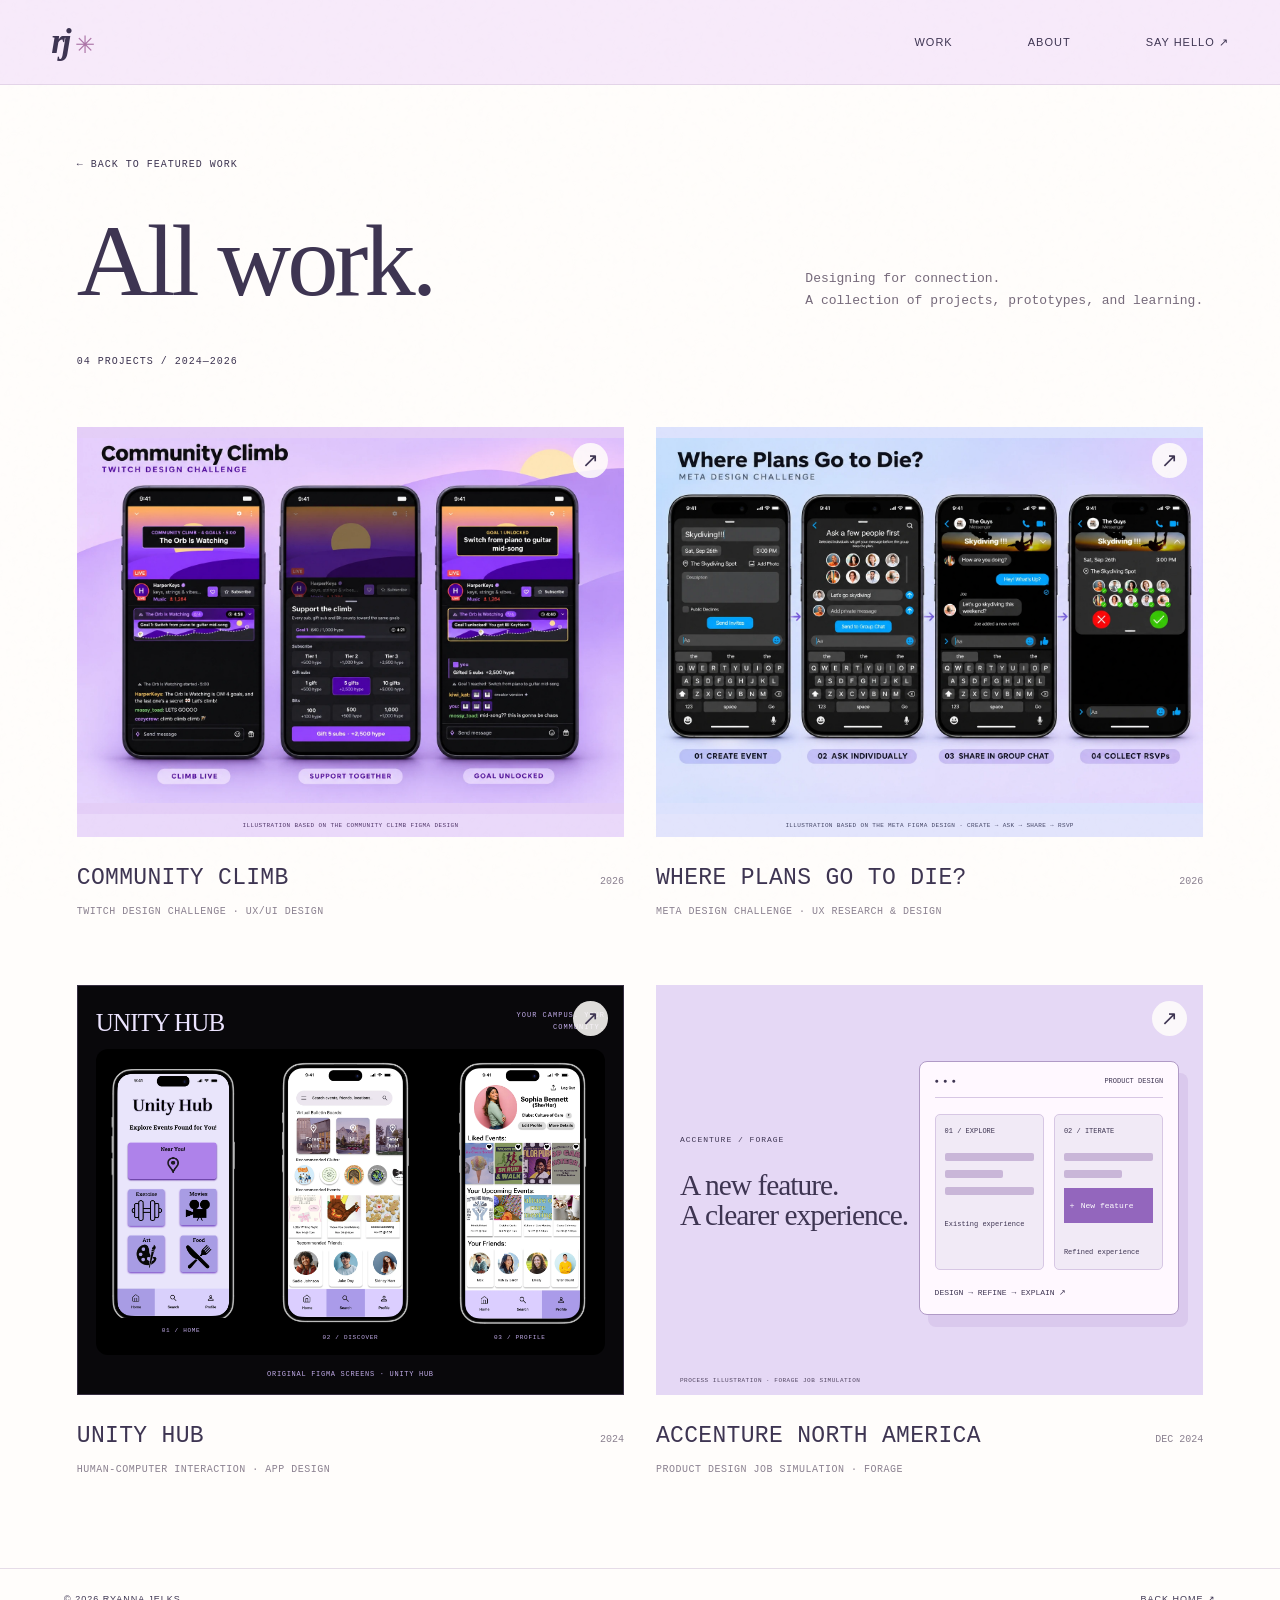
==== commit d44e8ae1: "Remove unused motion button and initialization from both portfolio pages" ====
--- a/work.html
+++ b/work.html
@@ -1 +1 @@
-<!doctype html><html lang="en"><head><meta charset="utf-8"><meta name="viewport" content="width=device-width,initial-scale=1"><meta name="theme-color" content="#f7eafa"><meta name="description" content="Explore Ryanna Jelks’s UX/UI projects, design challenges, and product design learning."><title>All Work — Ryanna Jelks</title><link rel="stylesheet" href="style.css?v=visible-role-stars-v2"></head><body class="work-page"><a class="skip-link" href="#main">Skip to content</a><nav aria-label="Main navigation"><a href="index.html" class="brand">rj<span>✳</span></a><div><a href="work.html" aria-current="page">WORK</a><a href="index.html#about">ABOUT</a><a href="index.html#contact">SAY HELLO ↗</a></div><button id="motion" aria-pressed="false">Pause motion Ⅱ</button></nav><main id="main" tabindex="-1"><header class="work-heading"><a href="index.html#work">← BACK TO FEATURED WORK</a><div><h1>All work.</h1><p>Designing for connection.<br>A collection of projects, prototypes, and learning.</p></div><span>04 PROJECTS / 2024—2026</span></header><section class="work-grid" aria-label="All projects"><article class="work-card"><button type="button" class="work-card-open" data-project="twitch" aria-haspopup="dialog" aria-label="Open Community Climb project"><div class="work-card-preview"><figure class="folder-art project-visual twitch-showcase" aria-label="Community Climb illustration showing three phones: climb live, support together, and goal unlocked"><img src="images/twitch-community-climb.webp" alt="Three Twitch Community Climb phone mockups with purple sunset scenes, a shared goal progress card, a support sheet, and an unlocked streamer challenge" width="1536" height="1024" loading="lazy" decoding="async"><figcaption>ILLUSTRATION BASED ON THE COMMUNITY CLIMB FIGMA DESIGN</figcaption></figure><span class="work-card-arrow" aria-hidden="true">↗</span></div><div class="work-card-caption"><h2>Community Climb</h2><span>2026</span></div><p>TWITCH DESIGN CHALLENGE · UX/UI DESIGN</p></button></article><article class="work-card"><button type="button" class="work-card-open" data-project="meta" aria-haspopup="dialog" aria-label="Open Where Plans Go to Die? project"><div class="work-card-preview"><figure class="folder-art project-visual meta-showcase" aria-label="Meta event-planning illustration showing four phones: create event, ask individually, share in group chat, and collect RSVPs"><img src="images/meta-event-planning.webp" alt="Four dark-mode Messenger phones showing a skydiving event form, private invitations, the event shared in the group chat, and participant RSVP choices" width="1536" height="1024" loading="lazy" decoding="async"><figcaption>ILLUSTRATION BASED ON THE META FIGMA DESIGN · CREATE → ASK → SHARE → RSVP</figcaption></figure><span class="work-card-arrow" aria-hidden="true">↗</span></div><div class="work-card-caption"><h2>Where Plans Go to Die?</h2><span>2026</span></div><p>META DESIGN CHALLENGE · UX RESEARCH & DESIGN</p></button></article><article class="work-card"><button type="button" class="work-card-open" data-project="unity" aria-haspopup="dialog" aria-label="Open Unity Hub project"><div class="work-card-preview"><figure class="folder-art project-visual unity-showcase" aria-label="Original Unity Hub Figma screens showing event categories, campus discovery, and the profile"><div class="unity-showcase-heading"><span>UNITY HUB</span><small>YOUR CAMPUS. YOUR COMMUNITY.</small></div><div class="unity-screens"><div class="unity-shot"><img src="images/unity-hub-home.webp" width="1264" height="1918" alt="Unity Hub Home screen with Near You, Exercise, Movies, Art, and Food event categories" loading="lazy" decoding="async"><span>01 / HOME</span></div><div class="unity-shot"><img src="images/unity-hub-discover.webp" width="1220" height="1970" alt="Unity Hub Search screen with virtual campus bulletin boards and recommended clubs, events, and friends" loading="lazy" decoding="async"><span>02 / DISCOVER</span></div><div class="unity-shot"><img src="images/unity-hub-profile.webp" width="1130" height="1958" alt="Unity Hub sample profile showing liked events, upcoming events, and friends" loading="lazy" decoding="async"><span>03 / PROFILE</span></div></div><figcaption>ORIGINAL FIGMA SCREENS · UNITY HUB</figcaption></figure><span class="work-card-arrow" aria-hidden="true">↗</span></div><div class="work-card-caption"><h2>Unity Hub</h2><span>2024</span></div><p>HUMAN-COMPUTER INTERACTION · APP DESIGN</p></button></article><article class="work-card"><button type="button" class="work-card-open" data-project="accenture" aria-haspopup="dialog" aria-label="Open Accenture North America project"><div class="work-card-preview"><figure class="folder-art project-visual visual-accenture" aria-label="Concept illustration of adding a feature and iterating on product screens"><div class="visual-context"><span class="visual-kicker">ACCENTURE / FORAGE</span><h3>A new feature.<br>A clearer experience.</h3></div><div class="iteration-art" aria-hidden="true"><div class="iteration-toolbar"><span>● ● ●</span><span>PRODUCT DESIGN</span></div><div class="iteration-screens"><div class="iteration-before"><small>01 / EXPLORE</small><i></i><i></i><i></i><span>Existing experience</span></div><div class="iteration-after"><small>02 / ITERATE</small><i></i><i></i><b>＋ New feature</b><span>Refined experience</span></div></div><div class="iteration-rationale">DESIGN → REFINE → EXPLAIN ↗</div></div><figcaption>PROCESS ILLUSTRATION · FORAGE JOB SIMULATION</figcaption></figure><span class="work-card-arrow" aria-hidden="true">↗</span></div><div class="work-card-caption"><h2>Accenture North America</h2><span>DEC 2024</span></div><p>PRODUCT DESIGN JOB SIMULATION · FORAGE</p></button></article></section></main><footer><span>© 2026 RYANNA JELKS</span><a href="index.html">BACK HOME ↗</a></footer><dialog id="detail" aria-labelledby="project-title"><button id="close" aria-label="Close project">CLOSE ×</button><div id="detailcontent"></div></dialog><script src="app.js?v=visible-role-stars-v2"></script></body></html>+<!doctype html><html lang="en"><head><meta charset="utf-8"><meta name="viewport" content="width=device-width,initial-scale=1"><meta name="theme-color" content="#f7eafa"><meta name="description" content="Explore Ryanna Jelks’s UX/UI projects, design challenges, and product design learning."><title>All Work — Ryanna Jelks</title><link rel="stylesheet" href="style.css?v=matching-description-colors"></head><body class="work-page"><a class="skip-link" href="#main">Skip to content</a><nav aria-label="Main navigation"><a href="index.html" class="brand">rj<span>✳</span></a><div><a href="work.html" aria-current="page">WORK</a><a href="index.html#about">ABOUT</a><a href="index.html#contact">SAY HELLO ↗</a></div></nav><main id="main" tabindex="-1"><header class="work-heading"><a href="index.html#work">← BACK TO FEATURED WORK</a><div><h1>All work.</h1><p>Designing for connection.<br>A collection of projects, prototypes, and learning.</p></div><span>04 PROJECTS / 2024—2026</span></header><section class="work-grid" aria-label="All projects"><article class="work-card"><button type="button" class="work-card-open" data-project="twitch" aria-haspopup="dialog" aria-label="Open Community Climb project"><div class="work-card-preview"><figure class="folder-art project-visual twitch-showcase" aria-label="Community Climb illustration showing three phones: climb live, support together, and goal unlocked"><img src="images/twitch-community-climb.webp" alt="Three Twitch Community Climb phone mockups with purple sunset scenes, a shared goal progress card, a support sheet, and an unlocked streamer challenge" width="1536" height="1024" loading="lazy" decoding="async"><figcaption>ILLUSTRATION BASED ON THE COMMUNITY CLIMB FIGMA DESIGN</figcaption></figure><span class="work-card-arrow" aria-hidden="true">↗</span></div><div class="work-card-caption"><h2>Community Climb</h2><span>2026</span></div><p>TWITCH DESIGN CHALLENGE · UX/UI DESIGN</p></button></article><article class="work-card"><button type="button" class="work-card-open" data-project="meta" aria-haspopup="dialog" aria-label="Open Where Plans Go to Die? project"><div class="work-card-preview"><figure class="folder-art project-visual meta-showcase" aria-label="Meta event-planning illustration showing four phones: create event, ask individually, share in group chat, and collect RSVPs"><img src="images/meta-event-planning.webp" alt="Four dark-mode Messenger phones showing a skydiving event form, private invitations, the event shared in the group chat, and participant RSVP choices" width="1536" height="1024" loading="lazy" decoding="async"><figcaption>ILLUSTRATION BASED ON THE META FIGMA DESIGN · CREATE → ASK → SHARE → RSVP</figcaption></figure><span class="work-card-arrow" aria-hidden="true">↗</span></div><div class="work-card-caption"><h2>Where Plans Go to Die?</h2><span>2026</span></div><p>META DESIGN CHALLENGE · UX RESEARCH & DESIGN</p></button></article><article class="work-card"><button type="button" class="work-card-open" data-project="unity" aria-haspopup="dialog" aria-label="Open Unity Hub project"><div class="work-card-preview"><figure class="folder-art project-visual unity-showcase" aria-label="Original Unity Hub Figma screens showing event categories, campus discovery, and the profile"><div class="unity-showcase-heading"><span>UNITY HUB</span><small>YOUR CAMPUS. YOUR COMMUNITY.</small></div><div class="unity-screens"><div class="unity-shot"><img src="images/unity-hub-home.webp" width="1264" height="1918" alt="Unity Hub Home screen with Near You, Exercise, Movies, Art, and Food event categories" loading="lazy" decoding="async"><span>01 / HOME</span></div><div class="unity-shot"><img src="images/unity-hub-discover.webp" width="1220" height="1970" alt="Unity Hub Search screen with virtual campus bulletin boards and recommended clubs, events, and friends" loading="lazy" decoding="async"><span>02 / DISCOVER</span></div><div class="unity-shot"><img src="images/unity-hub-profile.webp" width="1130" height="1958" alt="Unity Hub sample profile showing liked events, upcoming events, and friends" loading="lazy" decoding="async"><span>03 / PROFILE</span></div></div><figcaption>ORIGINAL FIGMA SCREENS · UNITY HUB</figcaption></figure><span class="work-card-arrow" aria-hidden="true">↗</span></div><div class="work-card-caption"><h2>Unity Hub</h2><span>2024</span></div><p>HUMAN-COMPUTER INTERACTION · APP DESIGN</p></button></article><article class="work-card"><button type="button" class="work-card-open" data-project="accenture" aria-haspopup="dialog" aria-label="Open Accenture North America project"><div class="work-card-preview"><figure class="folder-art project-visual visual-accenture" aria-label="Concept illustration of adding a feature and iterating on product screens"><div class="visual-context"><span class="visual-kicker">ACCENTURE / FORAGE</span><h3>A new feature.<br>A clearer experience.</h3></div><div class="iteration-art" aria-hidden="true"><div class="iteration-toolbar"><span>● ● ●</span><span>PRODUCT DESIGN</span></div><div class="iteration-screens"><div class="iteration-before"><small>01 / EXPLORE</small><i></i><i></i><i></i><span>Existing experience</span></div><div class="iteration-after"><small>02 / ITERATE</small><i></i><i></i><b>＋ New feature</b><span>Refined experience</span></div></div><div class="iteration-rationale">DESIGN → REFINE → EXPLAIN ↗</div></div><figcaption>PROCESS ILLUSTRATION · FORAGE JOB SIMULATION</figcaption></figure><span class="work-card-arrow" aria-hidden="true">↗</span></div><div class="work-card-caption"><h2>Accenture North America</h2><span>DEC 2024</span></div><p>PRODUCT DESIGN JOB SIMULATION · FORAGE</p></button></article></section></main><footer><span>© 2026 RYANNA JELKS</span><a href="index.html">BACK HOME ↗</a></footer><dialog id="detail" aria-labelledby="project-title"><button id="close" aria-label="Close project">CLOSE ×</button><div id="detailcontent"></div></dialog><script src="app.js?v=motion-button-removed"></script></body></html>
--- a/style.css
+++ b/style.css
@@ -297,3 +297,96 @@
 /* Render stars as real elements so they remain visible reliably. */
 .project-roles li::before{content:none}
 .project-roles .role-star{position:absolute;left:0;top:.05em;color:#78528c;font-size:13px;line-height:inherit}
+
+/* Small, distinct project icons in the All Work descriptions. */
+.project-dialog-heading{display:flex;align-items:center;gap:16px;clear:both;padding-top:28px;margin-bottom:22px}
+dialog .project-dialog-heading h2{padding:0;margin:0;clear:none;font-size:clamp(28px,4vw,42px);line-height:1.15}
+.project-dialog-icon{display:grid;place-items:center;flex:0 0 48px;width:48px;height:48px;border-radius:14px;background:#e5d8f5;color:#765295}
+.project-dialog-icon svg{display:block;width:26px;height:26px}
+.project-dialog-icon.icon-twitch{background:#e6d4ff;color:#7a35ce}
+.project-dialog-icon.icon-meta{background:#dce9ff;color:#3566ba}
+.project-dialog-icon.icon-unity{background:#eee4ff;color:#8760b5}
+.project-dialog-icon.icon-accenture{background:#f5dcf2;color:#905a9c}
+@media(max-width:600px){.project-dialog-heading{gap:12px}.project-dialog-icon{flex-basis:40px;width:40px;height:40px;border-radius:12px}.project-dialog-icon svg{width:22px;height:22px}}
+
+/* An original, tactile idea board replaces the 3D keychain. */
+.idea-hero{min-height:800px}
+.idea-hero .hero-caption{top:36%;max-width:36%}
+.idea-board{position:absolute;right:4%;top:16%;width:55%;max-width:750px;height:550px;border:1px solid #9a7aaf30;border-radius:34px;background-color:#fbf5ff80;background-image:radial-gradient(#a08bb550 1px,transparent 1px);background-size:22px 22px;isolation:isolate;box-shadow:0 20px 70px #7a5b8b0c}
+.board-heading{position:absolute;left:24px;right:24px;top:17px;display:flex;align-items:center;justify-content:space-between;font:9px monospace;letter-spacing:1.4px;color:#786487}
+.board-heading>span:last-child{font-size:24px;color:#b69ac6}
+.board-thread{position:absolute;height:1px;background:#ad94bd65;transform-origin:left center;pointer-events:none}
+.thread-one{left:20%;top:42%;width:56%;transform:rotate(17deg)}
+.thread-two{left:68%;top:35%;width:36%;transform:rotate(120deg)}
+.idea-card{--card-angle:0deg;position:absolute;display:flex;flex-direction:column;justify-content:space-between;align-items:stretch;text-align:left;width:43%;height:39%;padding:19px;border:1px solid #6a537b40;border-radius:16px;box-shadow:0 9px 0 #6750780b,0 17px 25px #5e467315;transform:rotate(var(--card-angle));cursor:grab;touch-action:none;user-select:none;will-change:translate;transition:box-shadow .2s,border-color .2s;animation:idea-turn 7s ease-in-out infinite}
+.idea-twitch{--card-angle:-7deg;left:5%;top:11%;background:#d6c7f6;color:#50336f;z-index:1}
+.idea-meta{--card-angle:6deg;left:51%;top:15%;background:#cbdff8;color:#34537d;z-index:2;animation-delay:-2.7s}
+.idea-unity{--card-angle:-2deg;left:28%;top:55%;background:#f5d5d8;color:#7b455e;z-index:3;animation-delay:-4.3s}
+.idea-card:hover,.idea-card:focus-visible{border-color:currentColor;box-shadow:0 12px 0 #67507809,0 20px 35px #5e467326;animation-play-state:paused}
+.idea-card:focus-visible{outline:3px solid #785a85;outline-offset:5px}
+.idea-card.is-dragging{cursor:grabbing;animation:none;transform:rotate(0deg);box-shadow:0 24px 38px #5e467333}
+.idea-card-meta{font:8px/1.5 monospace;letter-spacing:.6px}
+.idea-symbol{position:absolute;right:16px;top:42px;width:64px;height:50px;opacity:.45;pointer-events:none}
+.idea-symbol svg{width:100%;height:100%}
+.idea-card strong{font:400 clamp(24px,2.5vw,37px)/1.02 Georgia;letter-spacing:-1px;margin:auto 0 12px}
+.idea-card-footer{display:flex;align-items:center;justify-content:space-between;gap:8px;padding-top:11px;border-top:1px solid #6a537b35;font:8px/1.5 monospace}
+.idea-card-footer>span{font-size:20px;line-height:1}
+.board-instruction{position:absolute;bottom:15px;left:15px;right:15px;text-align:center;font:8px/1.6 monospace;letter-spacing:.7px;color:#786487;pointer-events:none}
+body.paused .idea-card{animation-play-state:paused}
+@keyframes idea-turn{0%,100%{transform:rotate(var(--card-angle))}50%{transform:rotate(calc(var(--card-angle) + 1.3deg))}}
+@media(min-width:1600px){.idea-board{right:7%;width:52%}}
+@media(max-width:1000px){.idea-hero{height:1020px;min-height:1020px;max-height:none}.idea-hero .hero-caption{top:7%;max-width:85%}.idea-board{top:39%;left:50%;right:auto;transform:translateX(-50%);width:80%;height:510px;max-width:670px}.idea-card strong{font-size:32px}.idea-board .board-heading{font-size:9px}}
+@media(max-width:600px){.idea-hero{height:940px;min-height:940px}.idea-hero .hero-caption{top:7%;left:6%;max-width:88%}.idea-board{top:40%;width:91%;height:470px;border-radius:24px}.idea-card{padding:15px;width:44%;height:38%;border-radius:12px}.idea-twitch{left:4%;top:12%}.idea-meta{left:51%;top:17%}.idea-unity{left:28%;top:56%}.idea-card strong{font-size:27px}.idea-symbol{width:44px;height:34px;right:11px;top:39px;opacity:.28}.idea-card-meta{font-size:6px;letter-spacing:.2px}.idea-card-footer{font-size:7px;padding-top:8px}.board-heading{left:18px;right:18px}.board-instruction{font-size:7px;letter-spacing:.1px}}
+@media(prefers-reduced-motion:reduce){.idea-card{animation:none!important}}
+@media print{.idea-board{display:none!important}.idea-hero{height:auto;min-height:0}.idea-hero .hero-caption{position:static;max-width:none}}
+
+/* Warm cork, wooden edging, and playful enamel thumbtacks. */
+.idea-board{border:12px solid #b78155;border-radius:22px;background-color:#cda574;background-image:radial-gradient(ellipse at 14% 30%,#835e3540 0 1px,transparent 1.8px),radial-gradient(ellipse at 70% 60%,#fff1c447 0 1.3px,transparent 2.2px),radial-gradient(ellipse at 38% 80%,#7e552c26 0 1px,transparent 2px),url("data:image/svg+xml,%3Csvg xmlns='http://www.w3.org/2000/svg' width='180' height='180'%3E%3Cfilter id='cork'%3E%3CfeTurbulence type='fractalNoise' baseFrequency='.42' numOctaves='4' stitchTiles='stitch'/%3E%3CfeColorMatrix type='saturate' values='0'/%3E%3C/filter%3E%3Cpath fill='%23725336' opacity='.22' filter='url(%23cork)' d='M0 0h180v180H0z'/%3E%3C/svg%3E");background-size:9px 13px,14px 11px,17px 19px,180px 180px;box-shadow:0 2px 0 2px #e1b88b,inset 0 0 0 2px #8e623a80,inset 0 3px 14px #633a2733,0 22px 50px #72483026}
+.board-heading{top:13px;left:18px;right:18px;color:#5b3d26;font-size:8px;letter-spacing:1.5px}
+.board-heading>span:first-child{background:#fff7e5d9;padding:5px 9px;box-shadow:1px 2px 3px #69482c19;transform:rotate(-2deg)}
+.board-heading>span:last-child{color:#725031;font-size:23px}
+.idea-card{padding-top:30px;border:1px solid #795f4c30;border-radius:4px 4px 9px 4px;box-shadow:1px 5px 8px #5e3c2433;animation:none;background-image:linear-gradient(110deg,#ffffff22,transparent 70%)}
+.idea-twitch{background-color:#e5d6fa;color:#50336f}
+.idea-meta{background-color:#d5e6fa;color:#34537d}
+.idea-unity{background-color:#f9dfe3;color:#7b455e}
+.idea-card:hover,.idea-card:focus-visible{box-shadow:1px 7px 12px #5e3c2440}
+.idea-card.is-dragging{box-shadow:4px 22px 26px #5e3c2445;transform:rotate(0deg)}
+.board-pin{position:absolute;top:-17px;left:50%;width:38px;height:42px;transform:translateX(-50%) rotate(8deg);z-index:1;pointer-events:none}
+.board-pin:before{content:"";position:absolute;left:18px;top:24px;width:3px;height:17px;border-radius:2px;background:linear-gradient(90deg,#88847b,#f2efe6,#797367);transform:rotate(-14deg);box-shadow:3px 3px 3px #4c332a38}
+.board-pin svg{position:relative;display:block;width:38px;height:38px;filter:drop-shadow(2px 4px 2px #65412755)}
+.pin-meta{transform:translateX(-50%) rotate(-12deg)}
+.pin-unity{transform:translateX(-50%) rotate(15deg)}
+.idea-symbol{top:52px}
+.board-instruction{bottom:11px;left:50%;right:auto;transform:translateX(-50%) rotate(.4deg);width:max-content;max-width:calc(100% - 28px);padding:6px 9px;background:#fff7e5e8;color:#65452c;border-radius:2px;box-shadow:1px 2px 3px #69482c19;font-size:7px}
+@media(max-width:600px){.idea-board{border-width:9px;border-radius:17px}.idea-card{padding-top:26px}.board-pin{width:32px;height:36px;top:-15px}.board-pin svg{width:32px;height:32px}.board-pin:before{left:15px;top:21px;height:13px}.board-heading{top:13px;font-size:7px}.idea-symbol{top:44px}.board-instruction{font-size:6px;letter-spacing:.1px;padding:6px 7px}}
+
+/* Project notes use the same palette as their featured folders. */
+.idea-twitch{background-color:#d6e9fb;color:#34537d}
+.idea-meta{background-color:#f8dcdf;color:#7b455e}
+.idea-unity{background-color:#e1d8f4;color:#50336f}
+.pin-twitch svg>path:first-child{fill:#86b9e5;stroke:#4e7ca6}
+.pin-twitch svg>path:nth-child(2){fill:#d6e9fb}
+.pin-unity svg>g{fill:#b6a0df;stroke:#8065ab}
+.pin-unity svg>circle:first-of-type{fill:#eee5ff;stroke:#9a7cc1}
+
+/* Project description colors follow the matching pinned note and folder. */
+#detail[data-project="twitch"]{--description-bg:#d6e9fb;--description-accent:#34537d}
+#detail[data-project="meta"]{--description-bg:#f8dcdf;--description-accent:#7b455e}
+#detail[data-project="unity"]{--description-bg:#e1d8f4;--description-accent:#50336f}
+#detail[data-project="twitch"],#detail[data-project="meta"],#detail[data-project="unity"]{background:var(--description-bg);border-color:var(--description-accent)}
+#detail[data-project] .project-dialog-icon{background:#ffffff75;color:var(--description-accent,#765295)}
+#detail[data-project] .role-star{color:var(--description-accent,#78528c)}
+
+/* Keep the board instruction label in the bottom-right corner. */
+.idea-board .board-instruction{left:auto;right:12px;bottom:10px;transform:rotate(.4deg);text-align:right}
+
+/* Place the personal motto along the bottom of the cork board. */
+.board-motto{position:absolute;left:18px;bottom:15px;max-width:45%;font:7px/1.6 monospace;letter-spacing:.6px;color:#5b3d26;pointer-events:none}
+@media(max-width:600px){.board-motto{left:14px;bottom:37px;max-width:calc(100% - 28px);font-size:6px;letter-spacing:.3px}.idea-board .idea-unity{top:52%;height:34%}}
+
+/* Center the motto underneath the board, outside the cork surface. */
+.idea-hero>.board-motto{position:absolute;left:auto;right:4%;top:calc(16% + 565px);bottom:auto;width:55%;max-width:750px;text-align:center;color:#786487;font:8px/1.6 monospace;letter-spacing:1px}
+@media(min-width:1600px){.idea-hero>.board-motto{right:7%;width:52%}}
+@media(max-width:1000px){.idea-hero>.board-motto{left:50%;right:auto;transform:translateX(-50%);top:calc(39% + 525px);width:80%;max-width:670px}}
+@media(max-width:600px){.idea-hero>.board-motto{top:calc(40% + 485px);width:91%;max-width:none;font-size:7px;letter-spacing:.7px}.idea-board .idea-unity{top:56%;height:38%}}
+@media print{.idea-hero>.board-motto{display:none}}
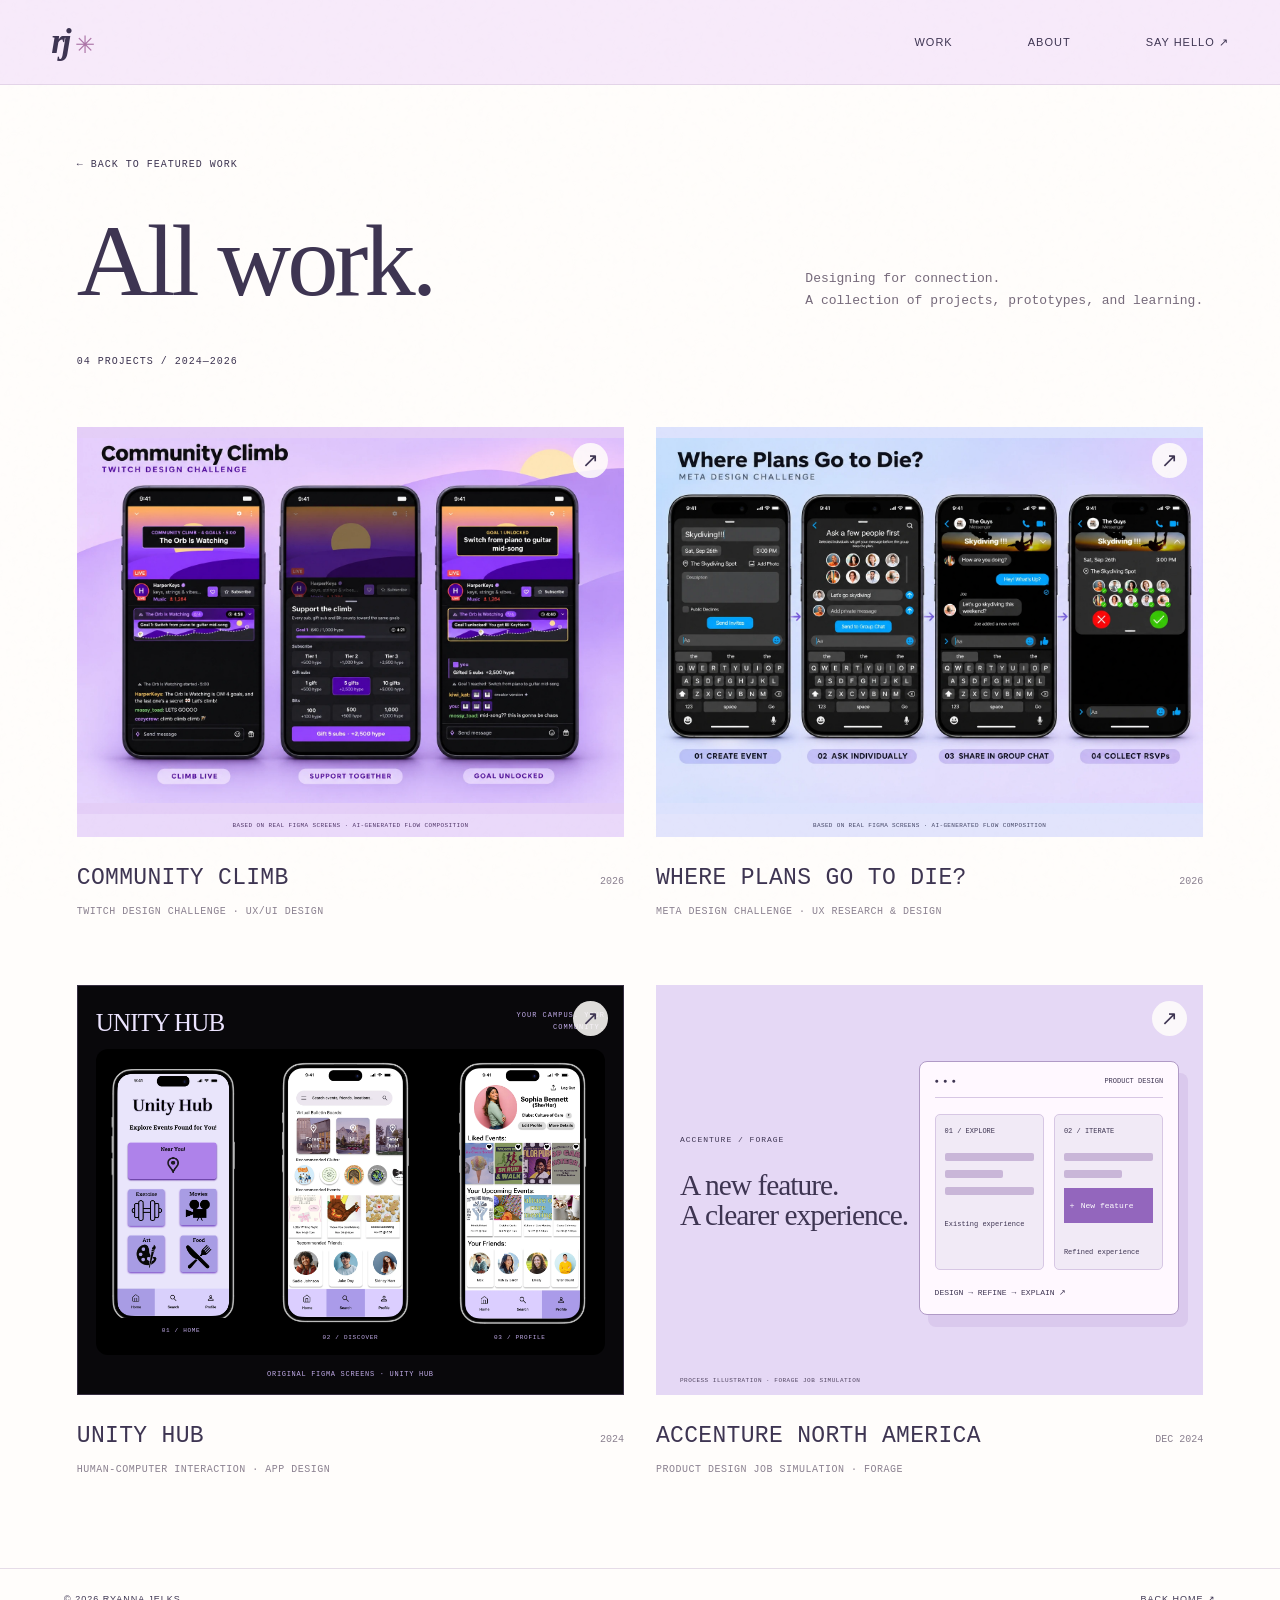
==== commit 76fdae09: "Disclose AI-generated compositions based on original Twitch and Meta Figma prototype screens" ====
--- a/work.html
+++ b/work.html
@@ -1 +1 @@
-<!doctype html><html lang="en"><head><meta charset="utf-8"><meta name="viewport" content="width=device-width,initial-scale=1"><meta name="theme-color" content="#f7eafa"><meta name="description" content="Explore Ryanna Jelks’s UX/UI projects, design challenges, and product design learning."><title>All Work — Ryanna Jelks</title><link rel="stylesheet" href="style.css?v=matching-description-colors"></head><body class="work-page"><a class="skip-link" href="#main">Skip to content</a><nav aria-label="Main navigation"><a href="index.html" class="brand">rj<span>✳</span></a><div><a href="work.html" aria-current="page">WORK</a><a href="index.html#about">ABOUT</a><a href="index.html#contact">SAY HELLO ↗</a></div></nav><main id="main" tabindex="-1"><header class="work-heading"><a href="index.html#work">← BACK TO FEATURED WORK</a><div><h1>All work.</h1><p>Designing for connection.<br>A collection of projects, prototypes, and learning.</p></div><span>04 PROJECTS / 2024—2026</span></header><section class="work-grid" aria-label="All projects"><article class="work-card"><button type="button" class="work-card-open" data-project="twitch" aria-haspopup="dialog" aria-label="Open Community Climb project"><div class="work-card-preview"><figure class="folder-art project-visual twitch-showcase" aria-label="Community Climb illustration showing three phones: climb live, support together, and goal unlocked"><img src="images/twitch-community-climb.webp" alt="Three Twitch Community Climb phone mockups with purple sunset scenes, a shared goal progress card, a support sheet, and an unlocked streamer challenge" width="1536" height="1024" loading="lazy" decoding="async"><figcaption>ILLUSTRATION BASED ON THE COMMUNITY CLIMB FIGMA DESIGN</figcaption></figure><span class="work-card-arrow" aria-hidden="true">↗</span></div><div class="work-card-caption"><h2>Community Climb</h2><span>2026</span></div><p>TWITCH DESIGN CHALLENGE · UX/UI DESIGN</p></button></article><article class="work-card"><button type="button" class="work-card-open" data-project="meta" aria-haspopup="dialog" aria-label="Open Where Plans Go to Die? project"><div class="work-card-preview"><figure class="folder-art project-visual meta-showcase" aria-label="Meta event-planning illustration showing four phones: create event, ask individually, share in group chat, and collect RSVPs"><img src="images/meta-event-planning.webp" alt="Four dark-mode Messenger phones showing a skydiving event form, private invitations, the event shared in the group chat, and participant RSVP choices" width="1536" height="1024" loading="lazy" decoding="async"><figcaption>ILLUSTRATION BASED ON THE META FIGMA DESIGN · CREATE → ASK → SHARE → RSVP</figcaption></figure><span class="work-card-arrow" aria-hidden="true">↗</span></div><div class="work-card-caption"><h2>Where Plans Go to Die?</h2><span>2026</span></div><p>META DESIGN CHALLENGE · UX RESEARCH & DESIGN</p></button></article><article class="work-card"><button type="button" class="work-card-open" data-project="unity" aria-haspopup="dialog" aria-label="Open Unity Hub project"><div class="work-card-preview"><figure class="folder-art project-visual unity-showcase" aria-label="Original Unity Hub Figma screens showing event categories, campus discovery, and the profile"><div class="unity-showcase-heading"><span>UNITY HUB</span><small>YOUR CAMPUS. YOUR COMMUNITY.</small></div><div class="unity-screens"><div class="unity-shot"><img src="images/unity-hub-home.webp" width="1264" height="1918" alt="Unity Hub Home screen with Near You, Exercise, Movies, Art, and Food event categories" loading="lazy" decoding="async"><span>01 / HOME</span></div><div class="unity-shot"><img src="images/unity-hub-discover.webp" width="1220" height="1970" alt="Unity Hub Search screen with virtual campus bulletin boards and recommended clubs, events, and friends" loading="lazy" decoding="async"><span>02 / DISCOVER</span></div><div class="unity-shot"><img src="images/unity-hub-profile.webp" width="1130" height="1958" alt="Unity Hub sample profile showing liked events, upcoming events, and friends" loading="lazy" decoding="async"><span>03 / PROFILE</span></div></div><figcaption>ORIGINAL FIGMA SCREENS · UNITY HUB</figcaption></figure><span class="work-card-arrow" aria-hidden="true">↗</span></div><div class="work-card-caption"><h2>Unity Hub</h2><span>2024</span></div><p>HUMAN-COMPUTER INTERACTION · APP DESIGN</p></button></article><article class="work-card"><button type="button" class="work-card-open" data-project="accenture" aria-haspopup="dialog" aria-label="Open Accenture North America project"><div class="work-card-preview"><figure class="folder-art project-visual visual-accenture" aria-label="Concept illustration of adding a feature and iterating on product screens"><div class="visual-context"><span class="visual-kicker">ACCENTURE / FORAGE</span><h3>A new feature.<br>A clearer experience.</h3></div><div class="iteration-art" aria-hidden="true"><div class="iteration-toolbar"><span>● ● ●</span><span>PRODUCT DESIGN</span></div><div class="iteration-screens"><div class="iteration-before"><small>01 / EXPLORE</small><i></i><i></i><i></i><span>Existing experience</span></div><div class="iteration-after"><small>02 / ITERATE</small><i></i><i></i><b>＋ New feature</b><span>Refined experience</span></div></div><div class="iteration-rationale">DESIGN → REFINE → EXPLAIN ↗</div></div><figcaption>PROCESS ILLUSTRATION · FORAGE JOB SIMULATION</figcaption></figure><span class="work-card-arrow" aria-hidden="true">↗</span></div><div class="work-card-caption"><h2>Accenture North America</h2><span>DEC 2024</span></div><p>PRODUCT DESIGN JOB SIMULATION · FORAGE</p></button></article></section></main><footer><span>© 2026 RYANNA JELKS</span><a href="index.html">BACK HOME ↗</a></footer><dialog id="detail" aria-labelledby="project-title"><button id="close" aria-label="Close project">CLOSE ×</button><div id="detailcontent"></div></dialog><script src="app.js?v=motion-button-removed"></script></body></html>+<!doctype html><html lang="en"><head><meta charset="utf-8"><meta name="viewport" content="width=device-width,initial-scale=1"><meta name="theme-color" content="#f7eafa"><meta name="description" content="Explore Ryanna Jelks’s UX/UI projects, design challenges, and product design learning."><title>All Work — Ryanna Jelks</title><link rel="stylesheet" href="style.css?v=matching-description-colors"></head><body class="work-page"><a class="skip-link" href="#main">Skip to content</a><nav aria-label="Main navigation"><a href="index.html" class="brand">rj<span>✳</span></a><div><a href="work.html" aria-current="page">WORK</a><a href="index.html#about">ABOUT</a><a href="index.html#contact">SAY HELLO ↗</a></div></nav><main id="main" tabindex="-1"><header class="work-heading"><a href="index.html#work">← BACK TO FEATURED WORK</a><div><h1>All work.</h1><p>Designing for connection.<br>A collection of projects, prototypes, and learning.</p></div><span>04 PROJECTS / 2024—2026</span></header><section class="work-grid" aria-label="All projects"><article class="work-card"><button type="button" class="work-card-open" data-project="twitch" aria-haspopup="dialog" aria-label="Open Community Climb project"><div class="work-card-preview"><figure class="folder-art project-visual twitch-showcase" aria-label="Community Climb illustration showing three phones: climb live, support together, and goal unlocked"><img src="images/twitch-community-climb.webp" alt="Three Twitch Community Climb phone mockups with purple sunset scenes, a shared goal progress card, a support sheet, and an unlocked streamer challenge" width="1536" height="1024" loading="lazy" decoding="async"><figcaption>BASED ON REAL FIGMA SCREENS · AI-GENERATED FLOW COMPOSITION</figcaption></figure><span class="work-card-arrow" aria-hidden="true">↗</span></div><div class="work-card-caption"><h2>Community Climb</h2><span>2026</span></div><p>TWITCH DESIGN CHALLENGE · UX/UI DESIGN</p></button></article><article class="work-card"><button type="button" class="work-card-open" data-project="meta" aria-haspopup="dialog" aria-label="Open Where Plans Go to Die? project"><div class="work-card-preview"><figure class="folder-art project-visual meta-showcase" aria-label="Meta event-planning illustration showing four phones: create event, ask individually, share in group chat, and collect RSVPs"><img src="images/meta-event-planning.webp" alt="Four dark-mode Messenger phones showing a skydiving event form, private invitations, the event shared in the group chat, and participant RSVP choices" width="1536" height="1024" loading="lazy" decoding="async"><figcaption>BASED ON REAL FIGMA SCREENS · AI-GENERATED FLOW COMPOSITION</figcaption></figure><span class="work-card-arrow" aria-hidden="true">↗</span></div><div class="work-card-caption"><h2>Where Plans Go to Die?</h2><span>2026</span></div><p>META DESIGN CHALLENGE · UX RESEARCH & DESIGN</p></button></article><article class="work-card"><button type="button" class="work-card-open" data-project="unity" aria-haspopup="dialog" aria-label="Open Unity Hub project"><div class="work-card-preview"><figure class="folder-art project-visual unity-showcase" aria-label="Original Unity Hub Figma screens showing event categories, campus discovery, and the profile"><div class="unity-showcase-heading"><span>UNITY HUB</span><small>YOUR CAMPUS. YOUR COMMUNITY.</small></div><div class="unity-screens"><div class="unity-shot"><img src="images/unity-hub-home.webp" width="1264" height="1918" alt="Unity Hub Home screen with Near You, Exercise, Movies, Art, and Food event categories" loading="lazy" decoding="async"><span>01 / HOME</span></div><div class="unity-shot"><img src="images/unity-hub-discover.webp" width="1220" height="1970" alt="Unity Hub Search screen with virtual campus bulletin boards and recommended clubs, events, and friends" loading="lazy" decoding="async"><span>02 / DISCOVER</span></div><div class="unity-shot"><img src="images/unity-hub-profile.webp" width="1130" height="1958" alt="Unity Hub sample profile showing liked events, upcoming events, and friends" loading="lazy" decoding="async"><span>03 / PROFILE</span></div></div><figcaption>ORIGINAL FIGMA SCREENS · UNITY HUB</figcaption></figure><span class="work-card-arrow" aria-hidden="true">↗</span></div><div class="work-card-caption"><h2>Unity Hub</h2><span>2024</span></div><p>HUMAN-COMPUTER INTERACTION · APP DESIGN</p></button></article><article class="work-card"><button type="button" class="work-card-open" data-project="accenture" aria-haspopup="dialog" aria-label="Open Accenture North America project"><div class="work-card-preview"><figure class="folder-art project-visual visual-accenture" aria-label="Concept illustration of adding a feature and iterating on product screens"><div class="visual-context"><span class="visual-kicker">ACCENTURE / FORAGE</span><h3>A new feature.<br>A clearer experience.</h3></div><div class="iteration-art" aria-hidden="true"><div class="iteration-toolbar"><span>● ● ●</span><span>PRODUCT DESIGN</span></div><div class="iteration-screens"><div class="iteration-before"><small>01 / EXPLORE</small><i></i><i></i><i></i><span>Existing experience</span></div><div class="iteration-after"><small>02 / ITERATE</small><i></i><i></i><b>＋ New feature</b><span>Refined experience</span></div></div><div class="iteration-rationale">DESIGN → REFINE → EXPLAIN ↗</div></div><figcaption>PROCESS ILLUSTRATION · FORAGE JOB SIMULATION</figcaption></figure><span class="work-card-arrow" aria-hidden="true">↗</span></div><div class="work-card-caption"><h2>Accenture North America</h2><span>DEC 2024</span></div><p>PRODUCT DESIGN JOB SIMULATION · FORAGE</p></button></article></section></main><footer><span>© 2026 RYANNA JELKS</span><a href="index.html">BACK HOME ↗</a></footer><dialog id="detail" aria-labelledby="project-title"><button id="close" aria-label="Close project">CLOSE ×</button><div id="detailcontent"></div></dialog><script src="app.js?v=ai-composition-notice"></script></body></html>
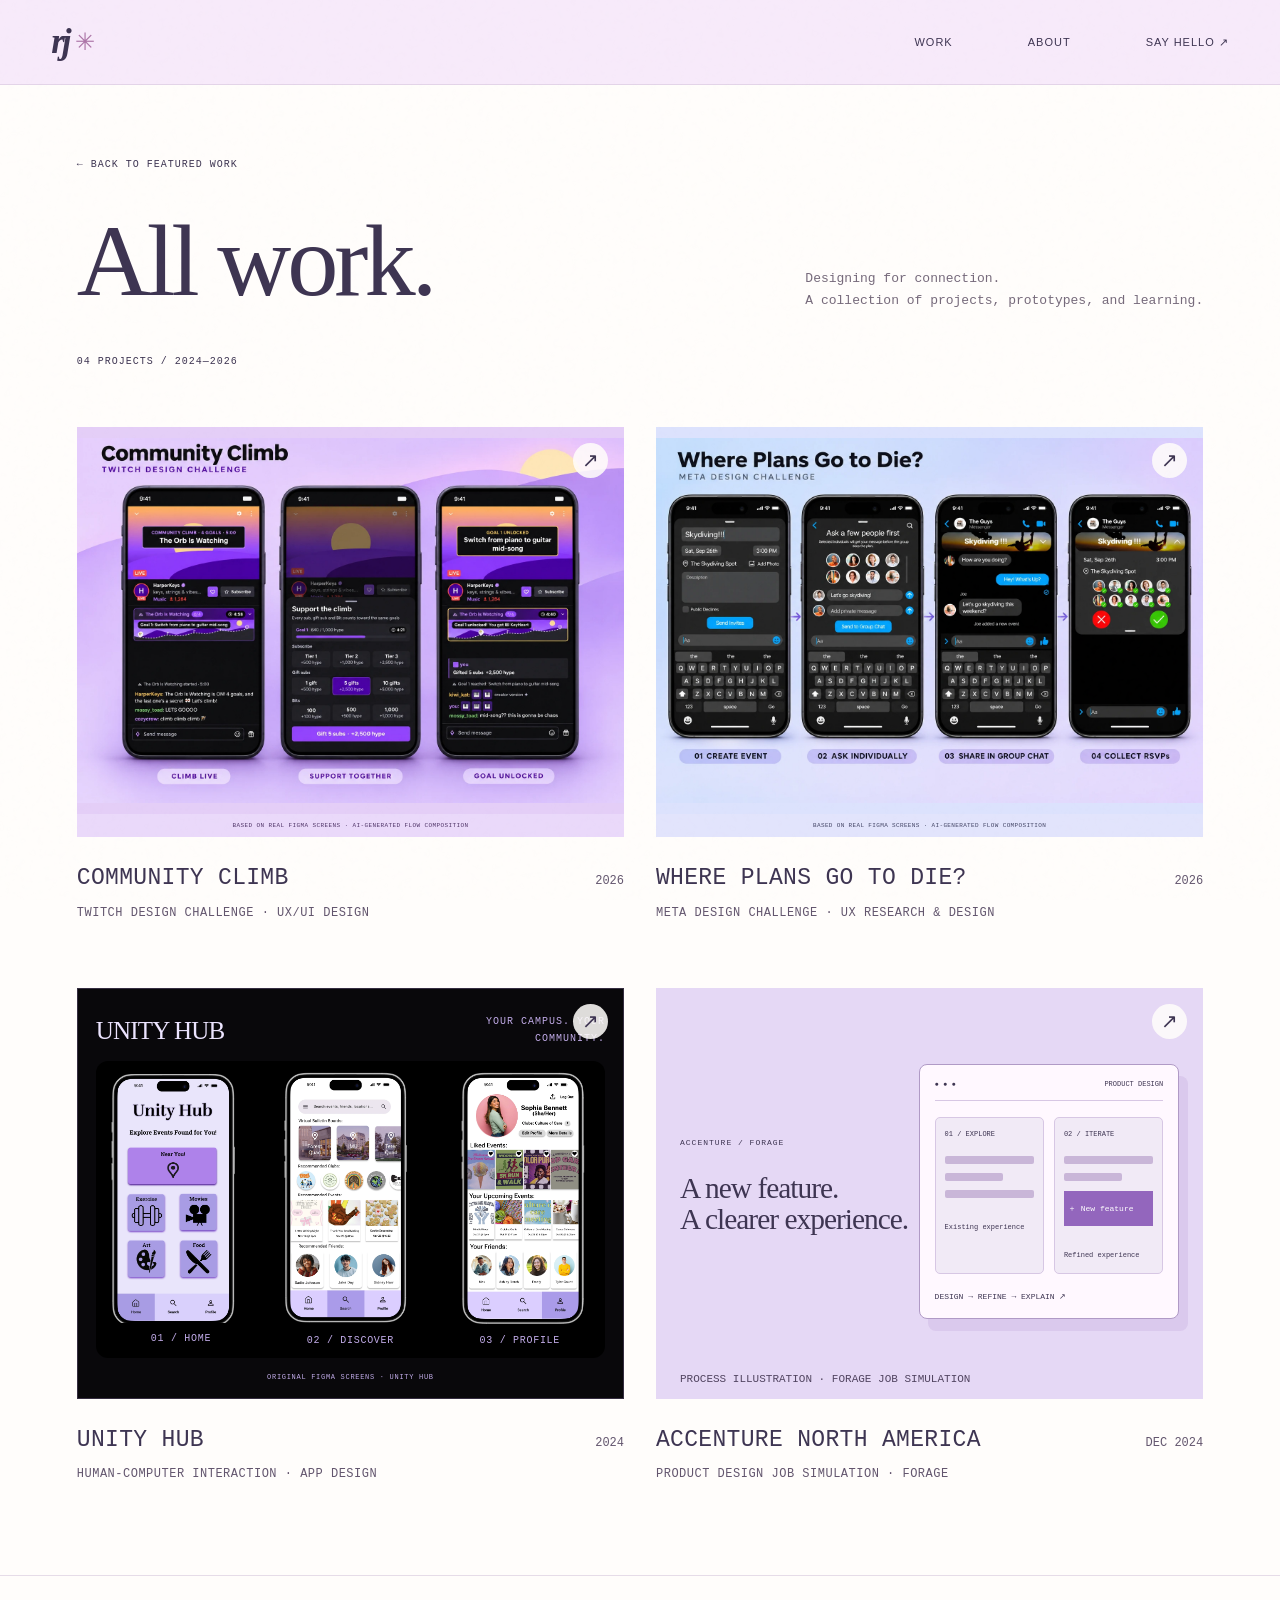
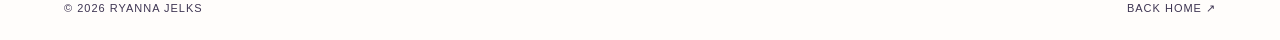
==== commit dac055e8: "Improve responsive layouts and mobile accessibility" ====
--- a/work.html
+++ b/work.html
@@ -1 +1 @@
-<!doctype html><html lang="en"><head><meta charset="utf-8"><meta name="viewport" content="width=device-width,initial-scale=1"><meta name="theme-color" content="#f7eafa"><meta name="description" content="Explore Ryanna Jelks’s UX/UI projects, design challenges, and product design learning."><title>All Work — Ryanna Jelks</title><link rel="stylesheet" href="style.css?v=matching-description-colors"></head><body class="work-page"><a class="skip-link" href="#main">Skip to content</a><nav aria-label="Main navigation"><a href="index.html" class="brand">rj<span>✳</span></a><div><a href="work.html" aria-current="page">WORK</a><a href="index.html#about">ABOUT</a><a href="index.html#contact">SAY HELLO ↗</a></div></nav><main id="main" tabindex="-1"><header class="work-heading"><a href="index.html#work">← BACK TO FEATURED WORK</a><div><h1>All work.</h1><p>Designing for connection.<br>A collection of projects, prototypes, and learning.</p></div><span>04 PROJECTS / 2024—2026</span></header><section class="work-grid" aria-label="All projects"><article class="work-card"><button type="button" class="work-card-open" data-project="twitch" aria-haspopup="dialog" aria-label="Open Community Climb project"><div class="work-card-preview"><figure class="folder-art project-visual twitch-showcase" aria-label="Community Climb illustration showing three phones: climb live, support together, and goal unlocked"><img src="images/twitch-community-climb.webp" alt="Three Twitch Community Climb phone mockups with purple sunset scenes, a shared goal progress card, a support sheet, and an unlocked streamer challenge" width="1536" height="1024" loading="lazy" decoding="async"><figcaption>BASED ON REAL FIGMA SCREENS · AI-GENERATED FLOW COMPOSITION</figcaption></figure><span class="work-card-arrow" aria-hidden="true">↗</span></div><div class="work-card-caption"><h2>Community Climb</h2><span>2026</span></div><p>TWITCH DESIGN CHALLENGE · UX/UI DESIGN</p></button></article><article class="work-card"><button type="button" class="work-card-open" data-project="meta" aria-haspopup="dialog" aria-label="Open Where Plans Go to Die? project"><div class="work-card-preview"><figure class="folder-art project-visual meta-showcase" aria-label="Meta event-planning illustration showing four phones: create event, ask individually, share in group chat, and collect RSVPs"><img src="images/meta-event-planning.webp" alt="Four dark-mode Messenger phones showing a skydiving event form, private invitations, the event shared in the group chat, and participant RSVP choices" width="1536" height="1024" loading="lazy" decoding="async"><figcaption>BASED ON REAL FIGMA SCREENS · AI-GENERATED FLOW COMPOSITION</figcaption></figure><span class="work-card-arrow" aria-hidden="true">↗</span></div><div class="work-card-caption"><h2>Where Plans Go to Die?</h2><span>2026</span></div><p>META DESIGN CHALLENGE · UX RESEARCH & DESIGN</p></button></article><article class="work-card"><button type="button" class="work-card-open" data-project="unity" aria-haspopup="dialog" aria-label="Open Unity Hub project"><div class="work-card-preview"><figure class="folder-art project-visual unity-showcase" aria-label="Original Unity Hub Figma screens showing event categories, campus discovery, and the profile"><div class="unity-showcase-heading"><span>UNITY HUB</span><small>YOUR CAMPUS. YOUR COMMUNITY.</small></div><div class="unity-screens"><div class="unity-shot"><img src="images/unity-hub-home.webp" width="1264" height="1918" alt="Unity Hub Home screen with Near You, Exercise, Movies, Art, and Food event categories" loading="lazy" decoding="async"><span>01 / HOME</span></div><div class="unity-shot"><img src="images/unity-hub-discover.webp" width="1220" height="1970" alt="Unity Hub Search screen with virtual campus bulletin boards and recommended clubs, events, and friends" loading="lazy" decoding="async"><span>02 / DISCOVER</span></div><div class="unity-shot"><img src="images/unity-hub-profile.webp" width="1130" height="1958" alt="Unity Hub sample profile showing liked events, upcoming events, and friends" loading="lazy" decoding="async"><span>03 / PROFILE</span></div></div><figcaption>ORIGINAL FIGMA SCREENS · UNITY HUB</figcaption></figure><span class="work-card-arrow" aria-hidden="true">↗</span></div><div class="work-card-caption"><h2>Unity Hub</h2><span>2024</span></div><p>HUMAN-COMPUTER INTERACTION · APP DESIGN</p></button></article><article class="work-card"><button type="button" class="work-card-open" data-project="accenture" aria-haspopup="dialog" aria-label="Open Accenture North America project"><div class="work-card-preview"><figure class="folder-art project-visual visual-accenture" aria-label="Concept illustration of adding a feature and iterating on product screens"><div class="visual-context"><span class="visual-kicker">ACCENTURE / FORAGE</span><h3>A new feature.<br>A clearer experience.</h3></div><div class="iteration-art" aria-hidden="true"><div class="iteration-toolbar"><span>● ● ●</span><span>PRODUCT DESIGN</span></div><div class="iteration-screens"><div class="iteration-before"><small>01 / EXPLORE</small><i></i><i></i><i></i><span>Existing experience</span></div><div class="iteration-after"><small>02 / ITERATE</small><i></i><i></i><b>＋ New feature</b><span>Refined experience</span></div></div><div class="iteration-rationale">DESIGN → REFINE → EXPLAIN ↗</div></div><figcaption>PROCESS ILLUSTRATION · FORAGE JOB SIMULATION</figcaption></figure><span class="work-card-arrow" aria-hidden="true">↗</span></div><div class="work-card-caption"><h2>Accenture North America</h2><span>DEC 2024</span></div><p>PRODUCT DESIGN JOB SIMULATION · FORAGE</p></button></article></section></main><footer><span>© 2026 RYANNA JELKS</span><a href="index.html">BACK HOME ↗</a></footer><dialog id="detail" aria-labelledby="project-title"><button id="close" aria-label="Close project">CLOSE ×</button><div id="detailcontent"></div></dialog><script src="app.js?v=ai-composition-notice"></script></body></html>+<!doctype html><html lang="en"><head><meta charset="utf-8"><meta name="viewport" content="width=device-width,initial-scale=1"><meta name="theme-color" content="#f7eafa"><meta name="description" content="Explore Ryanna Jelks’s UX/UI projects, design challenges, and product design learning."><title>All Work — Ryanna Jelks</title><link rel="stylesheet" href="style.css?v=responsive-access-20261118"></head><body class="work-page"><a class="skip-link" href="#main">Skip to content</a><nav aria-label="Main navigation"><a href="index.html" class="brand">rj<span>✳</span></a><div><a href="work.html" aria-current="page">WORK</a><a href="index.html#about">ABOUT</a><a href="index.html#contact">SAY HELLO ↗</a></div></nav><main id="main" tabindex="-1"><header class="work-heading"><a href="index.html#work">← BACK TO FEATURED WORK</a><div><h1>All work.</h1><p>Designing for connection.<br>A collection of projects, prototypes, and learning.</p></div><span>04 PROJECTS / 2024—2026</span></header><section class="work-grid" aria-label="All projects"><article class="work-card"><button type="button" class="work-card-open" data-project="twitch" aria-haspopup="dialog" aria-label="Open Community Climb project"><div class="work-card-preview"><figure class="folder-art project-visual twitch-showcase" aria-label="Community Climb illustration showing three phones: climb live, support together, and goal unlocked"><img src="images/twitch-community-climb.webp" alt="Three Twitch Community Climb phone mockups with purple sunset scenes, a shared goal progress card, a support sheet, and an unlocked streamer challenge" width="1536" height="1024" loading="lazy" decoding="async"><figcaption>BASED ON REAL FIGMA SCREENS · AI-GENERATED FLOW COMPOSITION</figcaption></figure><span class="work-card-arrow" aria-hidden="true">↗</span></div><div class="work-card-caption"><h2>Community Climb</h2><span>2026</span></div><p>TWITCH DESIGN CHALLENGE · UX/UI DESIGN</p></button></article><article class="work-card"><button type="button" class="work-card-open" data-project="meta" aria-haspopup="dialog" aria-label="Open Where Plans Go to Die? project"><div class="work-card-preview"><figure class="folder-art project-visual meta-showcase" aria-label="Meta event-planning illustration showing four phones: create event, ask individually, share in group chat, and collect RSVPs"><img src="images/meta-event-planning.webp" alt="Four dark-mode Messenger phones showing a skydiving event form, private invitations, the event shared in the group chat, and participant RSVP choices" width="1536" height="1024" loading="lazy" decoding="async"><figcaption>BASED ON REAL FIGMA SCREENS · AI-GENERATED FLOW COMPOSITION</figcaption></figure><span class="work-card-arrow" aria-hidden="true">↗</span></div><div class="work-card-caption"><h2>Where Plans Go to Die?</h2><span>2026</span></div><p>META DESIGN CHALLENGE · UX RESEARCH & DESIGN</p></button></article><article class="work-card"><button type="button" class="work-card-open" data-project="unity" aria-haspopup="dialog" aria-label="Open Unity Hub project"><div class="work-card-preview"><figure class="folder-art project-visual unity-showcase" aria-label="Original Unity Hub Figma screens showing event categories, campus discovery, and the profile"><div class="unity-showcase-heading"><span>UNITY HUB</span><small>YOUR CAMPUS. YOUR COMMUNITY.</small></div><div class="unity-screens"><div class="unity-shot"><img src="images/unity-hub-home.webp" width="1264" height="1918" alt="Unity Hub Home screen with Near You, Exercise, Movies, Art, and Food event categories" loading="lazy" decoding="async"><span>01 / HOME</span></div><div class="unity-shot"><img src="images/unity-hub-discover.webp" width="1220" height="1970" alt="Unity Hub Search screen with virtual campus bulletin boards and recommended clubs, events, and friends" loading="lazy" decoding="async"><span>02 / DISCOVER</span></div><div class="unity-shot"><img src="images/unity-hub-profile.webp" width="1130" height="1958" alt="Unity Hub sample profile showing liked events, upcoming events, and friends" loading="lazy" decoding="async"><span>03 / PROFILE</span></div></div><figcaption>ORIGINAL FIGMA SCREENS · UNITY HUB</figcaption></figure><span class="work-card-arrow" aria-hidden="true">↗</span></div><div class="work-card-caption"><h2>Unity Hub</h2><span>2024</span></div><p>HUMAN-COMPUTER INTERACTION · APP DESIGN</p></button></article><article class="work-card"><button type="button" class="work-card-open" data-project="accenture" aria-haspopup="dialog" aria-label="Open Accenture North America project"><div class="work-card-preview"><figure class="folder-art project-visual visual-accenture" aria-label="Concept illustration of adding a feature and iterating on product screens"><div class="visual-context"><span class="visual-kicker">ACCENTURE / FORAGE</span><h3>A new feature.<br>A clearer experience.</h3></div><div class="iteration-art" aria-hidden="true"><div class="iteration-toolbar"><span>● ● ●</span><span>PRODUCT DESIGN</span></div><div class="iteration-screens"><div class="iteration-before"><small>01 / EXPLORE</small><i></i><i></i><i></i><span>Existing experience</span></div><div class="iteration-after"><small>02 / ITERATE</small><i></i><i></i><b>＋ New feature</b><span>Refined experience</span></div></div><div class="iteration-rationale">DESIGN → REFINE → EXPLAIN ↗</div></div><figcaption>PROCESS ILLUSTRATION · FORAGE JOB SIMULATION</figcaption></figure><span class="work-card-arrow" aria-hidden="true">↗</span></div><div class="work-card-caption"><h2>Accenture North America</h2><span>DEC 2024</span></div><p>PRODUCT DESIGN JOB SIMULATION · FORAGE</p></button></article></section></main><footer><span>© 2026 RYANNA JELKS</span><a href="index.html">BACK HOME ↗</a></footer><dialog id="detail" aria-labelledby="project-title"><button id="close" aria-label="Close project">CLOSE ×</button><div id="detailcontent"></div></dialog><script src="app.js?v=responsive-access-20261118"></script></body></html>
--- a/style.css
+++ b/style.css
@@ -390,3 +390,70 @@
 @media(max-width:1000px){.idea-hero>.board-motto{left:50%;right:auto;transform:translateX(-50%);top:calc(39% + 525px);width:80%;max-width:670px}}
 @media(max-width:600px){.idea-hero>.board-motto{top:calc(40% + 485px);width:91%;max-width:none;font-size:7px;letter-spacing:.7px}.idea-board .idea-unity{top:56%;height:38%}}
 @media print{.idea-hero>.board-motto{display:none}}
+
+/* Responsive access: readable labels, generous controls, and natural page reflow. */
+nav a{min-height:44px;display:inline-flex;align-items:center}
+nav .brand{flex-shrink:0}
+nav div{flex-wrap:wrap}
+.hero-caption p{font-size:14px}
+.idea-card-meta{font-size:10px;letter-spacing:.2px}
+.idea-card-footer{font-size:11px}
+.board-heading,.idea-board .board-heading{font-size:10px}
+.board-instruction{font-size:10px;letter-spacing:0}
+.idea-hero>.board-motto{font-size:10px;color:#63516f}
+.folder-category,.folder-date,.folder-facts dt{font-size:11px}
+.folder-nav{font-size:12px;line-height:1.5;min-height:64px}
+.folder-stack>.folder .project-visual figcaption,
+.work-card-preview .project-visual figcaption{font-size:11px;line-height:1.6;letter-spacing:0}
+.unity-showcase-heading>small,.unity-shot>span,.work-card-preview .unity-shot>span{font-size:10px;white-space:normal}
+.work-card-open>p,.work-card-caption>span{font-size:12px;color:#63566e}
+.skills-status,.skills-heading p{font-size:12px}
+dialog{max-height:calc(100dvh - 32px);overflow-y:auto;overscroll-behavior:contain}
+#close{min-height:44px;min-width:76px;font-size:13px}
+dialog p,dialog li{color:#44374f}
+dialog .disclosure{font-size:13px;line-height:1.7}
+.hero-action{font-size:13px}
+.contactrow a,.textlink{display:inline-flex;align-items:center;min-height:44px;overflow-wrap:anywhere}
+footer{flex-wrap:wrap;font-size:11px}
+@media(pointer:coarse){.idea-card{touch-action:pan-y;cursor:pointer}}
+@media(max-width:1000px){
+ .idea-hero{height:auto;min-height:0;max-height:none;display:flex;flex-direction:column;gap:28px;padding:24px 5% 32px}
+ .idea-hero .topline,.idea-hero .hero-caption,.idea-hero .hero-bottom{position:static;max-width:none}
+ .idea-hero .hero-caption{margin:10px 0 0}
+ .idea-board{position:relative;top:auto;left:auto;right:auto;transform:none;width:100%;max-width:750px;height:550px;align-self:center;margin-top:8px}
+ .idea-hero>.board-motto{position:static;transform:none;width:100%;max-width:none;margin:0;text-align:center}
+ .idea-hero .hero-bottom{margin-top:10px;flex-wrap:wrap;font-size:11px}
+ .hero-bottom>div{max-width:none}
+ .idea-card strong{font-size:32px}
+}
+@media(max-width:600px){
+ nav{height:auto;min-height:76px;gap:12px;padding-block:10px}
+ nav div{gap:4px 12px;justify-content:flex-end;font-size:11px;letter-spacing:.3px}
+ .idea-hero .hero-caption h1{font-size:clamp(36px,10vw,48px)}
+ .idea-board{height:auto;display:grid;grid-template-columns:minmax(0,1fr);gap:30px;padding:64px 22px 68px;max-width:420px;border-width:9px}
+ .idea-board .idea-card{position:relative;left:auto;top:auto;width:100%;height:auto;min-height:190px;padding:28px 18px 16px;touch-action:pan-y;cursor:pointer;will-change:auto}
+ .idea-board .idea-card strong{font-size:32px;margin:18px 0}
+ .idea-card-meta{font-size:11px}
+ .idea-card-footer{font-size:12px}
+ .idea-symbol{top:48px;width:50px;opacity:.25}
+ .idea-board .board-heading{font-size:10px;letter-spacing:.4px}
+ .idea-board .board-instruction{font-size:10px;max-width:calc(100% - 24px)}
+ .folder-nav{font-size:10px;padding:12px 7px;overflow-wrap:anywhere}
+ .folder-stack>.folder .folder-header h2{font-size:clamp(28px,8vw,34px)}
+ .folder-stack>.folder{position:relative;top:auto!important;min-height:0}
+ .folder-stack>.folder .project-visual.unity-showcase{height:400px}
+ .unity-showcase-heading{flex-wrap:wrap}
+ .unity-showcase-heading>small{max-width:none;text-align:left}
+ .work-heading h1{font-size:clamp(48px,15vw,64px);letter-spacing:-2px}
+ .work-card-caption{flex-wrap:wrap;gap:6px}
+ .skills-heading{flex-wrap:wrap}
+ .skills-heading p,.skills-status{font-size:12px}
+ .skills-footer{flex-wrap:wrap}
+ .skill-slide li{font-size:13px}
+ dialog{width:calc(100% - 24px);padding:20px}
+ dialog h2{font-size:32px;overflow-wrap:anywhere}
+ .project-dialog-heading{align-items:flex-start}
+ .sectionhead{font-size:11px;letter-spacing:.3px}
+ .education,.experience>span{font-size:12px}
+}
+@media(forced-colors:active){a:focus-visible,button:focus-visible,.skills-track:focus-visible{outline-color:Highlight}.idea-card{border:2px solid ButtonText}.role-star{color:CanvasText}}
